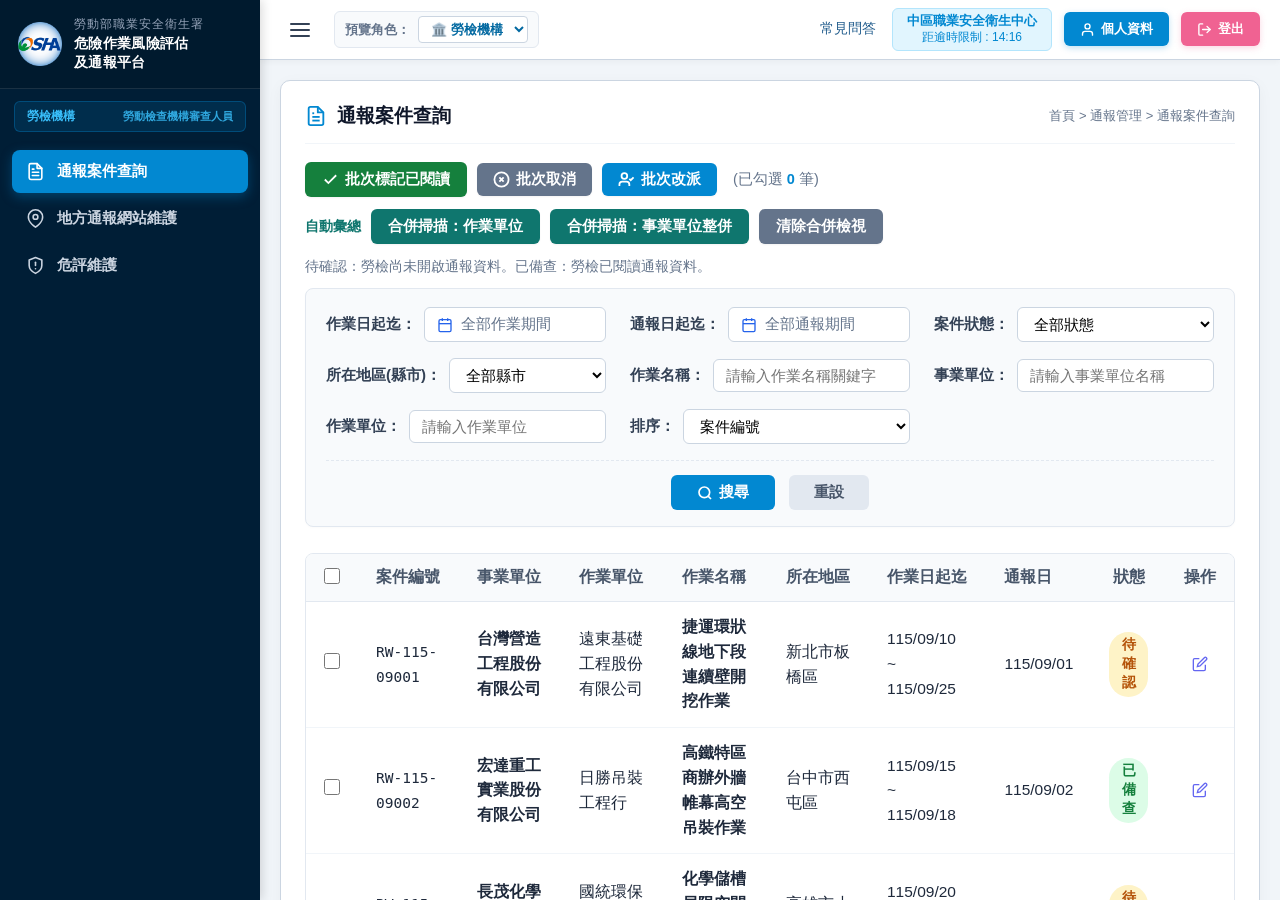
==== dashboard.html @ ff25e4f1 "限制 T-OiRA 適用作業並更新服務專線" ====
<!DOCTYPE html>
<html lang="zh-Hant-TW">
<head>
  <meta charset="UTF-8">
  <meta name="viewport" content="width=device-width, initial-scale=1.0">
  <meta http-equiv="X-UA-Compatible" content="IE=edge">
  <title>危險作業風險評估及通報平台 - 平台主頁</title>
  <!-- 模組化樣式引入 (解耦自大單體 CSS) -->
  <link rel="stylesheet" href="css/base.css">
  <link rel="stylesheet" href="css/dashboard.css?v=20261105-layout">
  <link rel="stylesheet" href="css/components.css">
  <link rel="stylesheet" href="css/report_flow.css?v=20261119-toira-eligibility">
</head>
<body class="dashboard-page">

  <!-- 左側選單 (Sidebar) -->
  <aside class="sidebar" id="appSidebar">
    <!-- 頂部標誌全銜 -->
    <div class="sidebar-header">
      <img src="assets/images/sha_logo.png" onerror="this.src='sha_logo.png'" alt="職安署Logo" class="sidebar-logo">
      <div class="sidebar-title-group">
        <span class="sidebar-agency">勞動部職業安全衛生署</span>
        <span class="sidebar-system">危險作業風險評估<br>及通報平台</span>
      </div>
    </div>

    <!-- 角色身分指示標籤 -->
    <div class="sidebar-role-badge">
      <span id="sidebarRoleName">管理者</span>
      <span style="font-size:11px; opacity:0.85;" id="sidebarRoleDetail">系統全權管理人員</span>
    </div>

    <!-- 動態選單列表 (依角色切換) -->
    <ul class="sidebar-nav" id="sidebarNav">
      <!-- 預設靜態渲染勞檢機構選單（JS 初始化後亦會動態維持） -->
      <li class="menu-item active" onclick="selectSingleMenu(this, 'caseSearch')">
        <a href="javascript:void(0);" class="menu-link">
          <span class="menu-icon"><svg width="18" height="18" viewBox="0 0 24 24" fill="none" stroke="currentColor" stroke-width="2"><path d="M14 2H6a2 2 0 0 0-2 2v16a2 2 0 0 0 2 2h12a2 2 0 0 0 2-2V8z"></path><polyline points="14 2 14 8 20 8"></polyline><line x1="16" y1="13" x2="8" y2="13"></line><line x1="16" y1="17" x2="8" y2="17"></line><polyline points="10 9 9 9 8 9"></polyline></svg></span>
          <span>通報案件查詢</span>
        </a>
      </li>
      <li class="menu-item" onclick="selectSingleMenu(this, 'localMaintain')">
        <a href="javascript:void(0);" class="menu-link">
          <span class="menu-icon"><svg width="18" height="18" viewBox="0 0 24 24" fill="none" stroke="currentColor" stroke-width="2"><path d="M21 10c0 7-9 13-9 13s-9-6-9-13a9 9 0 0 1 18 0z"></path><circle cx="12" cy="10" r="3"></circle></svg></span>
          <span>地方通報網站維護</span>
        </a>
      </li>
      <li class="menu-item" onclick="selectSingleMenu(this, 'workplaceMaintain')">
        <a href="javascript:void(0);" class="menu-link">
          <span class="menu-icon"><svg width="18" height="18" viewBox="0 0 24 24" fill="none" stroke="currentColor" stroke-width="2"><path d="M12 22s8-4 8-10V5l-8-3-8 3v7c0 6 8 10 8 10z"></path><line x1="12" y1="8" x2="12" y2="12"></line><line x1="12" y1="16" x2="12.01" y2="16"></line></svg></span>
          <span>危評維護</span>
        </a>
      </li>
    </ul>
  </aside>

  <!-- 右側主要容器 -->
  <div class="main-container">
    <!-- 頂部工具列 -->
    <header class="top-app-bar">
      <div class="top-left-group">
        <!-- 漢堡圖示 (展開/收合選單) -->
        <button type="button" class="btn-toggle-menu" onclick="toggleSidebar()" title="切換選單" aria-label="切換選單">
          <svg width="24" height="24" viewBox="0 0 24 24" fill="none" stroke="currentColor" stroke-width="2" stroke-linecap="round" stroke-linejoin="round">
            <line x1="3" y1="12" x2="21" y2="12"></line>
            <line x1="3" y1="6" x2="21" y2="6"></line>
            <line x1="3" y1="18" x2="21" y2="18"></line>
          </svg>
        </button>

        <!-- 角色預覽切換器 -->
        <div class="role-switcher-wrap">
          <span class="role-switcher-label">預覽角色：</span>
          <select id="roleSelector" class="role-select" onchange="setSystemRole(this.value)">
            <option value="inspection" selected>🏛️ 勞檢機構</option>
            <option value="admin">⚙️ 管理者</option>
            <option value="company">🏢 事業單位</option>
          </select>
        </div>
      </div>

      <!-- 右側使用者身分與按鈕 -->
      <div class="top-user-group">
          <a class="dashboard-qa-link" href="faq.html" target="_blank" rel="noopener noreferrer">常見問答<span class="sr-only">（另開新分頁）</span></a>
        <!-- 逾時倒數與身分卡 -->
        <div class="session-status-card">
          <div class="session-user" id="topUserDisplay">系統管理員</div>
          <div class="session-timer">距逾時限制 : <span id="clockCountdown">14:17</span></div>
        </div>

        <!-- 個人資料按鈕 (事業單位與勞檢機構進入個人帳號維護) -->
        <button type="button" class="btn-profile" onclick="handleProfileClick()" title="個人帳號資料維護">
          <svg width="15" height="15" viewBox="0 0 24 24" fill="none" stroke="currentColor" stroke-width="2.2" stroke-linecap="round" stroke-linejoin="round">
            <path d="M20 21v-2a4 4 0 0 0-4-4H8a4 4 0 0 0-4 4v2"></path>
            <circle cx="12" cy="7" r="4"></circle>
          </svg>
          個人資料
        </button>

        <!-- 登出按鈕 -->
        <button type="button" class="btn-logout" onclick="window.location.href='login.html'">
          <svg width="15" height="15" viewBox="0 0 24 24" fill="none" stroke="currentColor" stroke-width="2.2" stroke-linecap="round" stroke-linejoin="round">
            <path d="M9 21H5a2 2 0 0 1-2-2V5a2 2 0 0 1 2-2h4"></path>
            <polyline points="16 17 21 12 16 7"></polyline>
            <line x1="21" y1="12" x2="9" y2="12"></line>
          </svg>
          登出
        </button>
      </div>
    </header>

    <!-- 右側內容區塊 (比照 ReportWaring Vue 功能畫面實裝) -->
    <main class="content-area">
      <div class="workspace-card" id="mainWorkspaceCard">
        <!-- 內容由 JS 依當前點選之選單動態渲染對應功能畫面 -->
      </div>
    </main>
  </div>

  <!-- =========================================================
   * 系統管理通用 EditorDialog (比照 Vue EditorDialog.vue)
   * ========================================================= -->
  <div id="vDialogOverlay" class="v-dialog-overlay" onclick="handleDialogOverlayClick(event)">
    <div id="vDialogCard" class="v-dialog-card" role="dialog" aria-modal="true" aria-labelledby="vDialogTitle" tabindex="-1" onclick="event.stopPropagation()">
      <div class="v-dialog-header">
        <div class="v-dialog-title" id="vDialogTitle">
          對話框標題 <span id="vDialogTitleMsg"></span>
        </div>
        <button type="button" class="v-dialog-close" onclick="closeVDialog()" title="關閉">✕</button>
      </div>
      <div class="v-dialog-body" id="vDialogBody">
        <!-- 動態注入各模組表單內容 -->
      </div>
      <div class="v-dialog-footer">
        <button type="button" class="v-btn v-btn-cancel" onclick="closeVDialog()" style="padding:9px 22px; font-size: 14px; font-weight:600; border-radius:6px; cursor:pointer; background:#fff; border:1px solid #cbd5e1; color:#475569;">
          取消
        </button>
        <button type="button" class="btn-add" id="vDialogSubmitBtn" onclick="submitVDialog()" style="background:#16a34a; padding:9px 24px; font-size: 14px; font-weight:700; border-radius:6px; border:none; color:#fff; cursor:pointer; display:inline-flex; align-items:center; gap:6px; box-shadow:0 1px 2px rgba(0,0,0,0.08);">
          <svg width="16" height="16" viewBox="0 0 24 24" fill="none" stroke="currentColor" stroke-width="2.5"><polyline points="20 6 9 17 4 12"></polyline></svg>
          <span id="vDialogSubmitText">確定</span>
        </button>
      </div>
    </div>
  </div>



  <!-- 核心資料與共用模組 -->
  <script src="js/data/geo_data.js?v=20261106-flow-audit"></script>
  <script src="js/data/portal_config.js"></script>
  <script src="js/data/menu_config.js"></script>
  <script src="js/components/calendar_picker.js"></script>
  <script src="js/components/dialog.js?v=20261106-flow-audit"></script>
  <script src="js/modules/auth.js"></script>
  <script src="js/modules/case_search.js?v=20261106-flow-audit"></script>
  <script src="js/modules/system_admin.js"></script>
  <script src="js/modules/report_document.js?v=20261106-flow-audit"></script>
  <script src="js/modules/dangerous_report.js?v=20261106-flow-audit"></script>
  <script src="js/modules/case_completion.js?v=20261106-flow-audit"></script>
  <script src="js/data/toira_work_catalog.js"></script>
  <script src="js/modules/risk_assessment.js?v=20261119-toira-eligibility"></script>
  <script src="js/modules/construction_report.js?v=20261106-flow-audit"></script>
  <script src="js/modules/dashboard_views.js"></script>
  <script src="js/modules/navigation.js"></script>
</body>
</html>
---- css/base.css ----
﻿/* =========================================================
 * base.css - 全域變數、基礎 Reset 與通用設定
 * ========================================================= */
:root {
  /* 品牌與功能主色 */
  --primary-color: #0288d1;
  --primary-blue: #0288d1;
  --primary-hover: #0277bd;
  --secondary-color: #0d9488;
  --secondary-hover: #0f766e;
  --secondary-light: #f0fdfa;
  --error-color: #ef4444;
  --danger-pink: #f06292;
  --focus-ring: rgba(2, 136, 209, 0.25);

  /* 文字與背景 */
  --text-main: #1e293b;
  --text-muted: #64748b;
  --bg-color: #f1f5f9;
  --main-bg: #f4f6f8;
  --topbar-bg: #ffffff;
  --card-bg: #ffffff;
  --border-color: #cbd5e1;
  --border-light: #e2e8f0;

  /* 側邊欄樣式變數 */
  --sidebar-bg: #001e36;
  --sidebar-hover: #0a2d4d;
  --sidebar-active: #0288d1;
  --sidebar-text: #e2e8f0;

  /* 字體 */
  --font-family: -apple-system, BlinkMacSystemFont, "Segoe UI", "PingFang TC", "Noto Sans TC", "Microsoft JhengHei", sans-serif;
}

* {
  box-sizing: border-box;
  margin: 0;
  padding: 0;
}

body {
  font-family: var(--font-family);
  background-color: var(--bg-color);
  color: var(--text-main);
  min-height: 100vh;
  margin: 0;
  padding: 0;
}

/* 無障礙跳至主要內容 */
.sr-only {
  position: absolute;
  width: 1px;
  height: 1px;
  padding: 0;
  margin: -1px;
  overflow: hidden;
  clip: rect(0, 0, 0, 0);
  border: 0;
}

.sr-only-focusable:active,
.sr-only-focusable:focus {
  position: static;
  width: auto;
  height: auto;
  margin: 0;
  overflow: visible;
  clip: auto;
  background: #fde047;
  color: #000;
  padding: 8px 16px;
  font-weight: bold;
  z-index: 9999;
  display: inline-block;
}
---- css/dashboard.css ----
﻿/* =========================================================
 * dashboard.css - 後台側邊欄、頂部工具列與主工作區佈局
 * ========================================================= */
body.dashboard-page {
  display: flex;
  height: 100vh;
  overflow: hidden;
}

    /* =========================================================
     * 左側選單 (Sidebar / Navigation Drawer)
     * ========================================================= */
.dashboard-qa-link { color:#225d8d; font-size:14px; white-space:nowrap; text-decoration:none; padding:7px 4px; }
.dashboard-qa-link:hover { text-decoration:underline; text-underline-offset:3px; }
.dashboard-qa-link:focus-visible { outline:3px solid #9b6816; outline-offset:3px; }
    .sidebar {
      width: 260px;
      min-width: 260px;
      background-color: var(--sidebar-bg);
      color: var(--sidebar-text);
      display: flex;
      flex-direction: column;
      transition: width 0.25s ease, margin-left 0.25s ease;
      z-index: 100;
      box-shadow: 2px 0 10px rgba(0, 0, 0, 0.15);
    }

    .sidebar.collapsed {
      margin-left: -260px;
    }

    /* 左側頂部 Logo 區塊 */
    .sidebar-header {
      padding: 16px 18px;
      display: flex;
      align-items: center;
      gap: 12px;
      border-bottom: 1px solid rgba(255, 255, 255, 0.1);
      background: rgba(0, 0, 0, 0.15);
      user-select: none;
    }
    .sidebar-logo {
      width: 44px;
      height: 44px;
      object-fit: contain;
      flex-shrink: 0;
    }
    .sidebar-title-group {
      display: flex;
      flex-direction: column;
      line-height: 1.35;
      min-width: 0;
    }
    .sidebar-agency {
      font-size: 12px;
      color: #94a3b8;
      letter-spacing: 1px;
    }
    .sidebar-system {
      font-size: 14px;
      font-weight: 700;
      color: #ffffff;
      letter-spacing: 0.3px;
      line-height: 1.35;
      margin-top: 2px;
    }

    /* 角色標籤區塊 (側邊欄內) */
    .sidebar-role-badge {
      margin: 12px 14px 4px 14px;
      padding: 6px 12px;
      background: rgba(2, 136, 209, 0.15);
      border: 1px solid rgba(2, 136, 209, 0.35);
      border-radius: 6px;
      font-size: 12px;
      color: #38bdf8;
      display: flex;
      align-items: center;
      justify-content: space-between;
    }
    .sidebar-role-badge span {
      font-weight: 600;
    }

    /* 左側選單列表 */
    .sidebar-nav {
      flex: 1;
      padding: 10px 0;
      list-style: none;
      overflow-y: auto;
    }
    .menu-item {
      margin: 4px 12px;
    }
    .menu-link {
      display: flex;
      align-items: center;
      gap: 12px;
      padding: 12px 14px;
      color: #cbd5e1;
      text-decoration: none;
      font-size: 14.5px;
      font-weight: 600;
      border-radius: 8px;
      transition: all 0.2s ease;
      cursor: pointer;
    }
    .menu-link:hover {
      background-color: var(--sidebar-hover);
      color: #ffffff;
    }
    .menu-item.active > .menu-link {
      background-color: var(--sidebar-active);
      color: #ffffff;
      box-shadow: 0 4px 12px rgba(2, 136, 209, 0.35);
    }
    .menu-icon {
      display: flex;
      align-items: center;
      justify-content: center;
      flex-shrink: 0;
    }

    /* 可展開選單群組 (Submenu Group) */
    .menu-group {
      margin: 4px 12px;
    }
    .menu-group-header {
      display: flex;
      align-items: center;
      justify-content: space-between;
      padding: 12px 14px;
      color: #cbd5e1;
      font-size: 14.5px;
      font-weight: 600;
      border-radius: 8px;
      transition: all 0.2s ease;
      cursor: pointer;
      user-select: none;
    }
    .menu-group-header:hover {
      background-color: var(--sidebar-hover);
      color: #ffffff;
    }
    .menu-group-header-left {
      display: flex;
      align-items: center;
      gap: 12px;
    }
    .arrow-icon {
      transition: transform 0.25s ease;
      color: #94a3b8;
    }
    .menu-group.open .arrow-icon {
      transform: rotate(180deg);
      color: #ffffff;
    }
    .submenu-list {
      list-style: none;
      padding-left: 20px;
      margin: 3px 0 6px 0;
      display: none;
    }
    .menu-group.open .submenu-list {
      display: block;
    }
    .submenu-item {
      margin: 3px 0;
    }
    .submenu-link {
      display: flex;
      align-items: center;
      gap: 10px;
      padding: 9px 14px;
      color: #94a3b8;
      text-decoration: none;
      font-size: 13.5px;
      font-weight: 500;
      border-radius: 6px;
      transition: all 0.2s ease;
      cursor: pointer;
    }
    .submenu-link:hover {
      color: #ffffff;
      background-color: rgba(255, 255, 255, 0.06);
    }
    .submenu-item.active .submenu-link {
      background-color: var(--sidebar-active);
      color: #ffffff;
      font-weight: 600;
      box-shadow: 0 2px 8px rgba(2, 136, 209, 0.3);
    }

    /* =========================================================
     * 右側內容容器 (Main Container)
     * ========================================================= */
    .main-container {
      flex: 1;
      display: flex;
      flex-direction: column;
      min-width: 0;
      height: 100vh;
      overflow-y: auto;
    }

    /* 頂端工具列 (Top App Bar) */
    .top-app-bar {
      height: 60px;
      background: var(--topbar-bg);
      border-bottom: 1px solid var(--border-color);
      display: flex;
      align-items: center;
      justify-content: space-between;
      padding: 0 20px;
      box-shadow: 0 2px 6px rgba(0, 0, 0, 0.04);
      flex-shrink: 0;
    }

    .top-left-group {
      display: flex;
      align-items: center;
      gap: 14px;
    }

    /* 漢堡圖示切換鈕 */
    .btn-toggle-menu {
      background: none;
      border: none;
      cursor: pointer;
      padding: 8px;
      color: #334155;
      display: flex;
      align-items: center;
      justify-content: center;
      border-radius: 6px;
      transition: background 0.2s;
    }
    .btn-toggle-menu:hover {
      background: #f1f5f9;
      color: #0f172a;
    }

    /* 頂部角色快速切換下拉框 */
    .role-switcher-wrap {
      display: flex;
      align-items: center;
      gap: 8px;
      background: #f8fafc;
      padding: 4px 10px;
      border-radius: 6px;
      border: 1px solid #e2e8f0;
    }
    .role-switcher-label {
      font-size: 13px;
      color: #64748b;
      font-weight: 600;
    }
    .role-select {
      font-size: 13px;
      font-weight: 600;
      color: #0369a1;
      background: #ffffff;
      border: 1px solid #cbd5e1;
      border-radius: 4px;
      padding: 4px 8px;
      cursor: pointer;
      outline: none;
    }
    .role-select:focus {
      border-color: var(--primary-blue);
    }

    /* 右側使用者資訊列 */
    .top-user-group {
      display: flex;
      align-items: center;
      gap: 12px;
    }

    /* 逾時倒數與身分藍盒 */
    .session-status-card {
      background: #e1f5fe;
      border: 1px solid #b3e5fc;
      border-radius: 6px;
      padding: 4px 14px;
      text-align: center;
      line-height: 1.3;
      user-select: none;
    }
    .session-user {
      font-size: 13px;
      font-weight: 700;
      color: var(--primary-blue);
    }
    .session-timer {
      font-size: 12px;
      color: var(--primary-blue);
      font-variant-numeric: tabular-nums;
    }

    /* 個人資料按鈕 (藍色膠囊) */
    .btn-profile {
      background: var(--primary-blue);
      color: #ffffff;
      border: none;
      padding: 8px 16px;
      border-radius: 6px;
      font-size: 13px;
      font-weight: 600;
      display: inline-flex;
      align-items: center;
      gap: 6px;
      cursor: pointer;
      transition: background 0.2s;
      box-shadow: 0 2px 6px rgba(2, 136, 209, 0.25);
    }
    .btn-profile:hover {
      background: #0277bd;
    }

    /* 登出按鈕 (粉紅/洋紅膠囊) */
    .btn-logout {
      background: var(--danger-pink);
      color: #ffffff;
      border: none;
      padding: 8px 16px;
      border-radius: 6px;
      font-size: 13px;
      font-weight: 600;
      display: inline-flex;
      align-items: center;
      gap: 6px;
      cursor: pointer;
      transition: background 0.2s;
      box-shadow: 0 2px 6px rgba(240, 98, 146, 0.25);
    }
    .btn-logout:hover {
      background: #ec407a;
    }

    /* =========================================================
     * 右側主內容區塊 (工作台與 Vue 功能畫面容器)
     * ========================================================= */
    .content-area,
    .dashboard-content-area {
      flex: 1;
      padding: 20px;
      display: flex;
      flex-direction: column;
    }

    /* 工作區卡片容器 (比照 ReportWaring Vuetify v-card) */
    .workspace-card {
      flex: 1;
      background: #ffffff;
      border: 1px solid var(--border-color);
      border-radius: 10px;
      box-shadow: 0 4px 16px rgba(0, 0, 0, 0.04);
      min-height: calc(100vh - 100px);
      padding: 22px 24px;
      display: flex;
      flex-direction: column;
    }

    /* 頁面標題列 (Breadcrumb / Title Header) */
    .page-title-row {
      display: flex;
      align-items: center;
      justify-content: space-between;
      border-bottom: 1px solid #f1f5f9;
      padding-bottom: 14px;
      margin-bottom: 18px;
    }
    .page-title-left {
      display: flex;
      align-items: center;
      gap: 10px;
    }
    .page-title-icon {
      color: #0288d1;
      display: flex;
      align-items: center;
    }
    .page-title-text {
      font-size: 19px;
      font-weight: 700;
      color: #0f172a;
    }
    .page-breadcrumb {
      font-size: 13px;
      color: #64748b;
    }


/* 後台視圖支援 (無論在 dashboard.html 或 login.html 的 dashboardView) */
#dashboardView {
  width: 100%;
  min-height: 100vh;
  display: flex;
}
---- css/components.css ----
/* =========================================================
 * components.css - 系統通用元件 (按鈕、輸入框、表格、Dialog、抽屜)
 * ========================================================= */
    /* =========================================================
     * 通用組件樣式 (比照 ReportWaring 的 BtnComponent, Input, Table)
     * ========================================================= */
    .button-group-row {
      display: flex;
      align-items: center;
      justify-content: space-between;
      flex-wrap: wrap;
      gap: 12px;
      margin-bottom: 16px;
    }
    .search-group {
      display: flex;
      align-items: center;
      gap: 12px;
      flex-wrap: wrap;
    }
    .search-group label,
    .search-group span {
      font-size: 15px;
      font-weight: 600;
      color: #334155;
    }

    .v-input {
      display: inline-flex;
      align-items: center;
      background: #ffffff;
      border: 1px solid #cbd5e1;
      border-radius: 6px;
      padding: 8px 14px;
      font-size: 15px;
      outline: none;
      transition: border-color 0.2s;
    }
    .v-input:focus {
      border-color: #0288d1;
      box-shadow: 0 0 0 2px rgba(2, 136, 209, 0.15);
    }
    .v-select {
      background: #ffffff;
      border: 1px solid #cbd5e1;
      border-radius: 6px;
      padding: 8px 14px;
      font-size: 15px;
      outline: none;
      cursor: pointer;
    }
    .v-select:focus {
      border-color: #0288d1;
    }

    /* 操作按鈕 (比照 BtnComponent) */
    .btn-add {
      background-color: #15803d;
      color: #ffffff;
      border: none;
      border-radius: 6px;
      padding: 8px 20px;
      font-size: 15px;
      font-weight: 600;
      display: inline-flex;
      align-items: center;
      gap: 6px;
      cursor: pointer;
      transition: background-color 0.2s;
    }
    .btn-add:hover {
      background-color: #166534;
    }

    .btn-search {
      background-color: #0288d1;
      color: #ffffff;
      border: none;
      border-radius: 6px;
      padding: 8px 20px;
      font-size: 15px;
      font-weight: 600;
      display: inline-flex;
      align-items: center;
      gap: 6px;
      cursor: pointer;
      transition: background-color 0.2s;
    }
    .btn-search:hover {
      background-color: #0277bd;
    }

    .btn-reset {
      background-color: #e2e8f0;
      color: #475569;
      border: none;
      border-radius: 6px;
      padding: 8px 16px;
      font-size: 15px;
      font-weight: 600;
      display: inline-flex;
      align-items: center;
      justify-content: center;
      cursor: pointer;
      transition: background-color 0.2s;
    }
    .btn-reset:hover {
      background-color: #cbd5e1;
    }

    /* 統一查詢條件區塊 (Search Filter Card) */
    .search-filter-card {
      background: #f8fafc;
      border: 1px solid #e2e8f0;
      border-radius: 8px;
      padding: 18px 20px 16px 20px;
      margin-bottom: 18px;
      box-shadow: 0 1px 3px rgba(0,0,0,0.02);
    }
    .search-filter-fields {
      display: grid;
      grid-template-columns: repeat(3, minmax(0, 1fr));
      gap: 16px 24px;
      align-items: center;
      width: 100%;
    }

    /* 響應式斷點：依螢幕解析度自動切換欄數 */
    /* 平板及中型螢幕：一行兩欄 */
    @media (max-width: 1200px) {
      .search-filter-fields {
        grid-template-columns: repeat(2, minmax(0, 1fr));
      }
    }

    /* 小型平板及手機：一行一欄 */
    @media (max-width: 768px) {
      .search-filter-fields {
        grid-template-columns: 1fr;
      }
    }

    .search-filter-item {
      display: flex;
      align-items: center;
      gap: 8px;
      width: 100%;
      min-width: 0;
    }
    .search-filter-item > label,
    .search-filter-item > span.label {
      font-size: 15px;
      font-weight: 600;
      color: #334155;
      white-space: nowrap;
      flex-shrink: 0;
    }
    /* 確保查詢條件內的各類輸入框、選單與自訂月曆框自適應填滿剩餘寬度 */
    .search-filter-item > .v-input,
    .search-filter-item > .v-select,
    .search-filter-item > div[onclick*="openHhCalendarPopup"] {
      flex: 1 1 0% !important;
      width: 100% !important;
      min-width: 0 !important;
      box-sizing: border-box;
    }
    /* 查詢條件底部按鈕列：固定置中 */
    .search-filter-actions {
      display: flex;
      justify-content: center;
      align-items: center;
      gap: 14px;
      width: 100%;
      margin-top: 16px;
      padding-top: 14px;
      border-top: 1px dashed #e2e8f0;
    }
    .search-filter-actions .btn-search {
      padding: 8px 26px;
      font-size: 15px;
      min-width: 90px;
      justify-content: center;
    }
    .search-filter-actions .btn-reset {
      padding: 8px 22px;
      font-size: 15px;
      min-width: 80px;
      justify-content: center;
    }

    /* 表格內動作按鈕 (Icon Buttons) */
    .action-btn {
      background: none;
      border: none;
      padding: 6px;
      border-radius: 4px;
      cursor: pointer;
      display: inline-flex;
      align-items: center;
      justify-content: center;
      transition: background 0.15s;
    }
    .action-btn.edit {
      color: #0288d1;
    }
    .action-btn.edit:hover {
      background: #e0f2fe;
    }
    .action-btn.delete {
      color: #ef4444;
    }
    .action-btn.delete:hover {
      background: #fee2e2;
    }
    .action-btn.permission {
      color: #f59e0b;
    }
    .action-btn.permission:hover {
      background: #fef3c7;
    }
    .action-btn.member {
      color: #10b981;
    }
    .action-btn.member:hover {
      background: #d1fae5;
    }
    .action-btn.view {
      color: #6366f1;
    }
    .action-btn.view:hover {
      background: #e0e7ff;
    }

    /* 資料表格 (比照 DatatableComponent) */
    .v-table-wrap {
      border: 1px solid #e2e8f0;
      border-radius: 8px;
      overflow: hidden;
      margin-top: 8px;
    }
    .v-table {
      width: 100%;
      border-collapse: collapse;
      font-size: 15.5px;
      text-align: left;
    }
    .v-table th {
      background-color: #f8fafc;
      color: #475569;
      font-weight: 700;
      font-size: 16px;
      padding: 13px 18px;
      border-bottom: 1px solid #e2e8f0;
      white-space: nowrap;
    }
    .v-table td {
      padding: 13px 18px;
      border-bottom: 1px solid #f1f5f9;
      color: #1e293b;
      font-size: 15.5px;
      line-height: 1.6;
      vertical-align: middle;
    }
    .v-table td code {
      font-size: 14.5px;
      font-family: monospace;
    }
    .v-table tr:hover {
      background-color: #f8fafc;
    }
    .v-table-center {
      text-align: center;
    }

    /* 狀態晶片標籤 (Status Badges) */
    .badge-status, .status-badge {
      display: inline-block;
      padding: 4px 12px;
      border-radius: 9999px;
      font-size: 13.5px;
      font-weight: 600;
      line-height: 1.4;
    }
    .badge-open, .badge-active {
      background: #dcfce7;
      color: #15803d;
    }
    .badge-closed, .badge-inactive {
      background: #f1f5f9;
      color: #64748b;
    }
    .badge-audit {
      background: #fef3c7;
      color: #b45309;
    }
    .badge-success {
      background: #e0f2fe;
      color: #0369a1;
    }
    .badge-reject {
      background: #fee2e2;
      color: #dc2626;
    }
    .badge-cancel {
      background: #f1f5f9;
      color: #64748b;
    }
    .badge-info {
      background: #e0f2fe;
      color: #0284c7;
    }

    /* 分頁列 (Pagination Footer) */
    .table-footer {
      display: flex;
      align-items: center;
      justify-content: space-between;
      padding: 14px 18px;
      font-size: 15px;
      color: #64748b;
      background: #fafafa;
      border-top: 1px solid #e2e8f0;
    }
    .pagination-btns {
      display: flex;
      gap: 6px;
    }
    .page-btn {
      border: 1px solid #cbd5e1;
      background: #ffffff;
      padding: 5px 12px;
      border-radius: 5px;
      cursor: pointer;
      font-size: 14.5px;
      font-weight: 600;
      min-width: 32px;
      text-align: center;
    }
    .page-btn.active {
      background: #0288d1;
      color: #ffffff;
      border-color: #0288d1;
    }

    /* 模組/功能維護 專用雙欄樣式 (Treeview + Form) */
    .tree-maintain-container {
      display: flex;
      gap: 24px;
      min-height: 480px;
    }
    .tree-pane {
      width: 320px;
      border: 1px solid #e2e8f0;
      border-radius: 8px;
      padding: 16px;
      background: #fafafa;
      overflow-y: auto;
    }
    .form-pane {
      flex: 1;
      border: 1px solid #e2e8f0;
      border-radius: 8px;
      padding: 20px 24px;
      background: #ffffff;
    }
    .tree-node-item {
      display: flex;
      align-items: center;
      gap: 8px;
      padding: 9px 12px;
      border-radius: 6px;
      cursor: pointer;
      color: #334155;
      font-size: 15.5px;
      font-weight: 500;
      margin-bottom: 3px;
      transition: background 0.15s;
    }
    .tree-node-item:hover {
      background: #f1f5f9;
    }
    .tree-node-item.selected {
      background: #e0f2fe;
      color: #0288d1;
      font-weight: 700;
    }
    .tree-subnode-item {
      padding-left: 28px;
    }

    /* 彈窗內樹狀勾選清單 (Checktree) */
    .checktree-container {
      display: flex;
      flex-direction: column;
      gap: 12px;
    }
    .checktree-node {
      border: 1px solid #e2e8f0;
      border-radius: 6px;
      padding: 12px 14px;
      background: #f8fafc;
    }
    .checktree-node-title {
      font-size: 16px;
      font-weight: 700;
      color: #1e293b;
      display: flex;
      align-items: center;
      gap: 8px;
      margin-bottom: 8px;
    }
    .checktree-children {
      display: flex;
      flex-direction: column;
      gap: 8px;
      margin-left: 24px;
    }
    .checktree-child-item {
      font-size: 15px;
      color: #334155;
      display: flex;
      align-items: center;
      gap: 8px;
      cursor: pointer;
    }

    .form-grid {
      display: grid;
      grid-template-columns: repeat(2, 1fr);
      gap: 16px;
      margin-bottom: 20px;
    }
    .form-col-full {
      grid-column: span 2;
    }
    .form-field-group {
      display: flex;
      flex-direction: column;
      gap: 6px;
    }
    .form-field-group label {
      font-size: 13px;
      font-weight: 600;
      color: #334155;
    }
    .form-field-group .form-req {
      color: #ef4444;
    }

/* =========================================================
     * 批次作業按鈕 (Batch Action Buttons)
     * ========================================================= */
    .btn-batch {
      display: inline-flex;
      align-items: center;
      gap: 6px;
      padding: 7px 16px;
      font-size: 14.5px;
      font-weight: 600;
      border-radius: 6px;
      border: 1px solid transparent;
      cursor: pointer;
      box-shadow: 0 1px 2px rgba(0, 0, 0, 0.05);
      transition: all 0.2s;
      color: #ffffff;
    }
    .btn-batch:hover,
    .btn-batch:active {
      color: #ffffff;
    }
    .btn-batch:hover {
      transform: translateY(-1px);
      box-shadow: 0 3px 5px -1px rgba(0, 0, 0, 0.1);
    }
    .btn-batch:active {
      transform: translateY(0);
    }
    .btn-batch-approve {
      background-color: #15803d;
      color: #ffffff;
    }
    .btn-batch-approve:hover {
      background-color: #166534;
    }
    .btn-batch-reject {
      background-color: #dc2626;
      color: #ffffff;
    }
    .btn-batch-reject:hover {
      background-color: #b91c1c;
    }
    .btn-batch:disabled {
      background-color: #e2e8f0;
      color: #94a3b8;
      cursor: not-allowed;
      box-shadow: none;
      transform: none;
    }

    /* =========================================================
     * 系統管理通用 EditorDialog (Vue EditorDialog.vue 規格)
     * ========================================================= */
    .v-dialog-overlay {
      position: fixed;
      top: 0;
      left: 0;
      width: 100vw;
      height: 100vh;
      background: rgba(15, 23, 42, 0.6);
      backdrop-filter: blur(2px);
      z-index: 9999;
      display: none;
      align-items: center;
      justify-content: center;
      padding: 20px;
      box-sizing: border-box;
    }
    .v-dialog-overlay.active {
      display: flex;
    }
    .v-dialog-card {
      background: #ffffff;
      border-radius: 12px;
      width: 100%;
      max-width: 780px;
      box-shadow: 0 20px 25px -5px rgba(0, 0, 0, 0.2), 0 10px 10px -5px rgba(0, 0, 0, 0.1);
      display: flex;
      flex-direction: column;
      max-height: 90vh;
      overflow: hidden;
      animation: dialogPop 0.25s cubic-bezier(0.16, 1, 0.3, 1);
      font-size: 15px;
    }
    @keyframes dialogPop {
      from { transform: scale(0.95); opacity: 0; }
      to { transform: scale(1); opacity: 1; }
    }
    .v-dialog-card.v-dialog-shake, .modal-dialog.v-dialog-shake {
      animation: vDialogShake 0.35s ease-in-out;
    }
    @keyframes vDialogShake {
      0%, 100% { transform: scale(1) translateX(0); }
      20%, 60% { transform: scale(1.01) translateX(-6px); }
      40%, 80% { transform: scale(1.01) translateX(6px); }
    }
    .v-dialog-header {
      padding: 18px 26px;
      border-bottom: 1px solid #e2e8f0;
      display: flex;
      align-items: center;
      justify-content: space-between;
      background: #f8fafc;
    }
    .v-dialog-title {
      font-size: 19px;
      font-weight: 700;
      color: #0f172a;
      display: flex;
      align-items: center;
      gap: 10px;
    }
    .v-dialog-close {
      background: none;
      border: none;
      color: #64748b;
      cursor: pointer;
      font-size: 24px;
      padding: 6px;
      border-radius: 6px;
      line-height: 1;
      display: flex;
      align-items: center;
      justify-content: center;
      transition: all 0.15s;
    }
    .v-dialog-close:hover {
      background: #e2e8f0;
      color: #0f172a;
    }
    .v-dialog-body {
      padding: 26px;
      overflow-y: auto;
      flex: 1;
      font-size: 15px;
      line-height: 1.6;
    }
    .v-dialog-footer {
      padding: 16px 26px;
      border-top: 1px solid #e2e8f0;
      background: #f8fafc;
      display: flex;
      justify-content: flex-end;
      gap: 14px;
    }
    .v-dialog-footer.v-dialog-footer-hidden {
      display: none !important;
    }
    .v-btn {
      padding: 9px 24px;
      border-radius: 6px;
      font-size: 15px;
      font-weight: 600;
      cursor: pointer;
      transition: all 0.2s;
      display: inline-flex;
      align-items: center;
      gap: 7px;
    }
    .v-btn-cancel {
      background: #ffffff;
      border: 1px solid #cbd5e1;
      color: #475569;
    }
    .v-btn-cancel:hover {
      background: #f1f5f9;
      color: #1e293b;
    }
    .v-btn-primary {
      background: #0288d1;
      border: 1px solid #0288d1;
      color: #ffffff;
    }
    .v-btn-primary:hover {
      background: #0277bd;
    }

    /* =========================================================
     * 新增 / 編輯畫面標準規範 (嚴格限縮於 Dialog 與 FormPane)
     * 1. 欄位排版名稱和值在同一行
     * 2. 一行只有一項
     * 3. 文字全面放大優化 (標籤 15.5px, 輸入值 15px)
     * ========================================================= */
    .v-dialog-card .form-grid,
    .v-dialog-body .form-grid,
    .form-pane .form-grid,
    .form-page-card .form-grid {
      display: flex;
      flex-direction: column;
      gap: 16px;
      margin-bottom: 16px;
    }
    .v-dialog-card form,
    .v-dialog-body form,
    .form-page-card form {
      display: flex;
      flex-direction: column;
      gap: 16px;
    }
    .v-dialog-card .form-field-group,
    .v-dialog-body .form-field-group,
    .form-pane .form-field-group,
    .form-page-card .form-field-group {
      display: flex;
      flex-direction: row;
      align-items: center;
      gap: 16px;
      margin-bottom: 0;
      width: 100%;
    }
    .v-dialog-card .form-field-group > label,
    .v-dialog-body .form-field-group > label,
    .form-pane .form-field-group > label,
    .form-page-card .form-field-group > label {
      width: 175px;
      min-width: 175px;
      max-width: 175px;
      text-align: right;
      margin-bottom: 0;
      font-size: 15.5px !important;
      font-weight: 600;
      color: #1e293b;
      flex-shrink: 0;
      line-height: 1.45;
    }
    .v-dialog-card .form-field-group > input,
    .v-dialog-card .form-field-group > select,
    .v-dialog-card .form-field-group > textarea,
    .v-dialog-card .form-field-group > div:not(.sub-items-container):not(.dispatch-tip),
    .v-dialog-body .form-field-group > input,
    .v-dialog-body .form-field-group > select,
    .v-dialog-body .form-field-group > textarea,
    .v-dialog-body .form-field-group > div:not(.sub-items-container):not(.dispatch-tip),
    .form-pane .form-field-group > input,
    .form-pane .form-field-group > select,
    .form-pane .form-field-group > textarea,
    .form-page-card .form-field-group > input,
    .form-page-card .form-field-group > select,
    .form-page-card .form-field-group > textarea,
    .form-page-card .form-field-group > div:not(.sub-items-container):not(.dispatch-tip) {
      flex: 1;
      width: 100%;
      font-size: 15px !important;
    }
    .v-dialog-card input,
    .v-dialog-card select,
    .v-dialog-card textarea,
    .v-dialog-body input,
    .v-dialog-body select,
    .v-dialog-body textarea,
    .form-page-card input,
    .form-page-card select,
    .form-page-card textarea {
      font-size: 15px !important;
      padding: 8px 12px;
    }
    .v-dialog-card .form-field-group:has(textarea),
    .v-dialog-body .form-field-group:has(textarea),
    .form-pane .form-field-group:has(textarea),
    .form-page-card .form-field-group:has(textarea) {
      align-items: flex-start;
    }
    .v-dialog-card .form-field-group textarea,
    .v-dialog-body .form-field-group textarea,
    .form-pane .form-field-group textarea,
    .form-page-card .form-field-group textarea {
      margin-top: 3px;
    }
    .v-dialog-card .form-field-group div label,
    .v-dialog-body .form-field-group div label,
    .form-pane .form-field-group div label,
    .form-page-card .form-field-group div label {
      width: auto;
      min-width: 0;
      max-width: none;
      text-align: left;
      font-weight: normal;
      font-size: 15px !important;
      color: #334155;
    }
    .v-dialog-card .v-table th,
    .v-dialog-body .v-table th {
      font-size: 16px !important;
      padding: 12px 16px;
    }
    .v-dialog-card .v-table td,
    .v-dialog-body .v-table td {
      font-size: 15.5px !important;
      padding: 12px 16px;
      line-height: 1.6;
    }
    .v-dialog-card button,
    .v-dialog-body button {
      font-size: 15px !important;
    }

    /* =========================================================
     * 側邊搜尋抽屜 (SearchBar.vue 規格)
     * ========================================================= */
    .search-bar-mask {
      position: fixed;
      top: 0;
      left: 0;
      width: 100vw;
      height: 100vh;
      background: rgba(15, 23, 42, 0.45);
      z-index: 9998;
      display: none;
    }
    .search-bar-mask.active {
      display: block;
    }
    .search-bar-drawer {
      position: fixed;
      top: 0;
      right: -380px;
      width: 360px;
      height: 100vh;
      background: #ffffff;
      box-shadow: -4px 0 15px rgba(0,0,0,0.12);
      z-index: 9999;
      transition: right 0.3s cubic-bezier(0.4, 0, 0.2, 1);
      display: flex;
      flex-direction: column;
    }
    .search-bar-drawer.active {
      right: 0;
    }
    .search-drawer-header {
      padding: 16px 20px;
      border-bottom: 1px solid #e2e8f0;
      display: flex;
      align-items: center;
      justify-content: space-between;
      background: #f8fafc;
    }
    .search-drawer-title {
      font-size: 16px;
      font-weight: 700;
      color: #0f172a;
    }
    .search-drawer-body {
      padding: 20px;
      flex: 1;
      overflow-y: auto;
      display: flex;
      flex-direction: column;
      gap: 16px;
    }
    .search-drawer-footer {
      padding: 14px 20px;
      border-top: 1px solid #e2e8f0;
      background: #f8fafc;
      display: flex;
      justify-content: flex-end;
      gap: 10px;
    }

    /* =========================================================
     * API CRUD 功能權限矩陣設定 (Role API Permission Matrix)
     * ========================================================= */
    .perm-matrix-container {
      display: flex;
      flex-direction: column;
      gap: 16px;
      width: 100%;
    }
    .perm-matrix-header-box {
      background: #f8fafc;
      border: 1px solid #e2e8f0;
      border-radius: 8px;
      padding: 14px 18px;
      display: flex;
      flex-wrap: wrap;
      align-items: center;
      justify-content: space-between;
      gap: 14px;
    }
    .perm-role-info {
      display: flex;
      align-items: center;
      gap: 10px;
    }
    .perm-role-badge {
      background: #0288d1;
      color: #fff;
      font-size: 13px;
      font-weight: 700;
      padding: 3px 10px;
      border-radius: 4px;
      letter-spacing: 0.5px;
    }
    .perm-role-name {
      font-size: 16px;
      font-weight: 700;
      color: #0f172a;
    }
    .perm-quick-actions {
      display: flex;
      align-items: center;
      gap: 10px;
      flex-wrap: wrap;
    }
    .perm-search-box {
      position: relative;
      display: inline-flex;
      align-items: center;
    }
    .perm-search-box input {
      padding: 6px 12px 6px 32px;
      border: 1px solid #cbd5e1;
      border-radius: 6px;
      font-size: 14px;
      width: 220px;
      outline: none;
      transition: border-color 0.2s;
    }
    .perm-search-box input:focus {
      border-color: #0288d1;
      box-shadow: 0 0 0 2px rgba(2, 136, 209, 0.15);
    }
    .perm-search-box svg {
      position: absolute;
      left: 10px;
      color: #94a3b8;
    }
    .perm-preset-select {
      padding: 6px 10px;
      border: 1px solid #cbd5e1;
      border-radius: 6px;
      font-size: 13.5px;
      font-weight: 600;
      color: #334155;
      background: #ffffff;
      outline: none;
      cursor: pointer;
    }
    .perm-matrix-table-wrap {
      border: 1px solid #cbd5e1;
      border-radius: 8px;
      overflow-x: auto;
      max-height: 480px;
      background: #ffffff;
      box-shadow: 0 1px 3px rgba(0,0,0,0.03);
    }
    .perm-matrix-table {
      width: 100%;
      border-collapse: collapse;
      font-size: 14.5px;
      text-align: left;
    }
    .perm-matrix-table thead th {
      background: #f1f5f9;
      color: #1e293b;
      font-weight: 700;
      padding: 12px 14px;
      border-bottom: 2px solid #cbd5e1;
      position: sticky;
      top: 0;
      z-index: 2;
      white-space: nowrap;
    }
    .perm-matrix-table th.center,
    .perm-matrix-table td.center {
      text-align: center;
    }
    .perm-matrix-module-row td {
      background: #f8fafc;
      font-weight: 700;
      color: #0369a1;
      border-top: 1px solid #e2e8f0;
      border-bottom: 1px solid #e2e8f0;
      padding: 10px 14px;
    }
    .perm-matrix-module-toggle {
      display: inline-flex;
      align-items: center;
      gap: 8px;
      cursor: pointer;
      user-select: none;
    }
    .perm-matrix-func-row:hover {
      background: #f8fafc;
    }
    .perm-matrix-func-row td {
      padding: 10px 14px;
      border-bottom: 1px solid #f1f5f9;
      color: #334155;
      vertical-align: middle;
    }
    .perm-func-info {
      display: flex;
      flex-direction: column;
      gap: 3px;
      padding-left: 22px;
    }
    .perm-func-title {
      font-weight: 600;
      color: #0f172a;
      font-size: 14.5px;
    }
    .perm-func-endpoint {
      font-size: 12px;
      color: #64748b;
      font-family: ui-monospace, SFMono-Regular, Menlo, Monaco, Consolas, monospace;
      background: #f1f5f9;
      padding: 2px 6px;
      border-radius: 4px;
      width: fit-content;
    }
    .perm-badge-c {
      background: #dcfce7;
      color: #15803d;
      border: 1px solid #86efac;
      font-size: 11px;
      font-weight: 700;
      padding: 2px 6px;
      border-radius: 4px;
      margin-left: 4px;
    }
    .perm-badge-r {
      background: #e0f2fe;
      color: #0369a1;
      border: 1px solid #7dd3fc;
      font-size: 11px;
      font-weight: 700;
      padding: 2px 6px;
      border-radius: 4px;
      margin-left: 4px;
    }
    .perm-badge-u {
      background: #fef3c7;
      color: #b45309;
      border: 1px solid #fde68a;
      font-size: 11px;
      font-weight: 700;
      padding: 2px 6px;
      border-radius: 4px;
      margin-left: 4px;
    }
    .perm-badge-d {
      background: #fee2e2;
      color: #b91c1c;
      border: 1px solid #fca5a5;
      font-size: 11px;
      font-weight: 700;
      padding: 2px 6px;
      border-radius: 4px;
      margin-left: 4px;
    }
    .perm-na-text {
      color: #94a3b8;
      font-size: 12px;
      font-style: italic;
    }
    .perm-custom-checkbox {
      width: 17px;
      height: 17px;
      cursor: pointer;
      accent-color: #0288d1;
      vertical-align: middle;
    }
    .perm-matrix-tip-bar {
      display: flex;
      align-items: center;
      justify-content: space-between;
      flex-wrap: wrap;
      gap: 8px;
      font-size: 13px;
      color: #64748b;
      padding: 4px 4px;
    }
---- css/report_flow.css ----
/* =========================================================
 * report_flow.css - 線上通報流程、步驟列、案件詳情與日曆彈窗樣式
 * ========================================================= */
    /* =========================================================
     * 線上通報流程步驟列 (Flow Steps)
     * ========================================================= */
    .flow-steps {
      display: flex;
      background: #f8fafc;
      border: 1px solid #e2e8f0;
      border-radius: 8px;
      padding: 6px;
      margin-bottom: 20px;
    }
    .flow-step {
      flex: 1;
      display: flex;
      align-items: center;
      justify-content: center;
      gap: 10px;
      padding: 12px 14px;
      font-size: 15.5px;
      font-weight: 600;
      color: #64748b;
      border-radius: 6px;
      transition: all 0.2s;
    }
    .flow-step .step-num {
      width: 26px;
      height: 26px;
      border-radius: 50%;
      background: #cbd5e1;
      color: #ffffff;
      display: flex;
      align-items: center;
      justify-content: center;
      font-size: 13.5px;
      font-weight: 700;
    }
    .flow-step.active {
      background: #ffffff;
      color: #0288d1;
      box-shadow: 0 1px 3px rgba(0, 0, 0, 0.08);
    }
    .flow-step.active .step-num {
      background: #0288d1;
    }
    .flow-step.done {
      color: #10b981;
    }
    .flow-step.done .step-num {
      background: #10b981;
    }

    /* 通報項目核取方塊樹狀樣式 */
    .checkbox-group {
      display: flex;
      flex-direction: column;
      gap: 12px;
      margin-top: 8px;
    }
    .checkbox-item {
      padding: 14px 18px;
      background: #f8fafc;
      border: 1px solid #e2e8f0;
      border-radius: 8px;
    }
    .checkbox-item label.main-category-label {
      font-weight: 700;
      display: flex;
      align-items: center;
      cursor: pointer;
      font-size: 16px;
      color: #1e293b;
    }
    .checkbox-item input[type="checkbox"] {
      margin-right: 12px;
      width: 18px;
      height: 18px;
      accent-color: #2563eb;
      cursor: pointer;
    }
    .sub-items-container {
      margin-top: 10px;
      margin-left: 30px;
      padding: 14px 18px;
      background: #ffffff;
      border: 1px solid #e2e8f0;
      border-radius: 6px;
      display: none;
      flex-direction: column;
      gap: 12px;
    }
    .sub-items-container.active {
      display: flex;
      animation: slideDown 0.25s ease-out;
    }
    .sub-items-container label {
      display: flex;
      align-items: flex-start;
      font-size: 15px;
      color: #334155;
      cursor: pointer;
      line-height: 1.5;
    }
    .dispatch-tip {
      background: #ecfdf5;
      border: 1px solid #a7f3d0;
      color: #065f46;
      padding: 12px 16px;
      border-radius: 6px;
      font-size: 15px;
      margin-bottom: 14px;
      line-height: 1.5;
    }
    .step-pane {
      display: none;
    }
    .step-pane.active {
      display: flex;
      flex-direction: column;
      gap: 16px;
    }

    /* ==========================================================================
       案件詳情 (Case Detail) - 參考 2026_osaha-main/sp_detail.html
       ========================================================================== */
    .case-detail-container {
      margin-top: 5px;
      margin-bottom: 10px;
    }
    .case-detail-container .detail-header {
      margin-bottom: 20px;
    }
    .case-detail-container .detail-header h2 {
      font-size: 1.4rem;
      font-weight: bold;
      color: #2b3a4a;
      border-bottom: none;
      margin: 0;
    }
    .case-detail-container .detail-header .case-id-text {
      font-size: 0.95rem;
      font-weight: normal;
      margin-left: 10px;
    }
    .case-detail-container .detail-grid-container {
      display: grid;
      grid-template-columns: repeat(3, 1fr);
      gap: 10px;
      margin-bottom: 20px;
    }
    @media screen and (max-width: 991px) {
      .case-detail-container .detail-grid-container {
        grid-template-columns: repeat(2, 1fr);
      }
    }
    @media screen and (max-width: 575px) {
      .case-detail-container .detail-grid-container {
        grid-template-columns: 1fr;
      }
    }
    .case-detail-container .detail-card {
      background-color: #f1f5f9;
      padding: 12px 16px;
      border-radius: 6px;
      border: solid 1px #e2e8f0;
    }
    .case-detail-container .detail-label {
      font-weight: 600;
      color: #64748b;
      font-size: 0.875rem;
      margin-bottom: 6px;
    }
    .case-detail-container .detail-value {
      font-size: 1.05rem;
      color: #1e293b;
      font-weight: 600;
    }
    .case-detail-container .detail-section {
      background-color: #ffffff;
      padding: 20px;
      border-radius: 8px;
      border: 1px solid #e2e8f0;
      box-shadow: 0 1px 3px rgba(0, 0, 0, 0.05);
      margin: 20px 0;
    }
    .case-detail-container .section-header {
      display: flex;
      align-items: center;
      gap: 15px;
      margin-bottom: 16px;
      flex-wrap: wrap;
    }
    .case-detail-container .section-header h3 {
      font-size: 1.25rem;
      font-weight: bold;
      color: #1e293b;
      margin: 0;
      position: relative;
      padding-left: 14px;
    }
    .case-detail-container .section-header h3:before {
      content: '';
      border-left: 4px solid #1976d2;
      width: 4px;
      height: 1.1rem;
      position: absolute;
      top: 0.2rem;
      left: 0;
      border-radius: 2px;
    }
    .case-detail-container .btn-download-risk {
      background-color: #ffb73c;
      color: #111;
      font-weight: bold;
      padding: 6px 14px;
      border-radius: 6px;
      text-decoration: none;
      font-size: 0.95rem;
      transition: all 0.3s ease;
      cursor: pointer;
      display: inline-flex;
      align-items: center;
      gap: 6px;
    }
    .case-detail-container .btn-download-risk:hover,
    .case-detail-container .btn-download-risk:focus {
      background-color: #e69100;
      color: #111;
    }
    .case-detail-container .item-group {
      margin-bottom: 14px;
    }
    .case-detail-container .item-group:last-child {
      margin-bottom: 0;
    }
    .case-detail-container .item-group h4 {
      font-size: 1.15rem;
      font-weight: bold;
      color: #334155;
      margin-bottom: 8px;
    }
    .case-detail-container .item-group ul {
      list-style: disc;
      margin: 0;
      padding-left: 24px;
    }
    .case-detail-container .item-group li,
    .case-detail-container .item-group .item-text {
      font-size: 1.05rem;
      color: #334155;
      line-height: 1.65;
      margin-bottom: 6px;
    }
    .case-detail-container .attachment-title {
      font-size: 1.2rem;
      font-weight: bold;
      color: #1e293b;
      margin-top: 24px;
      margin-bottom: 0px;
      padding-bottom: 8px;
      padding-left: 4px;
      border-bottom: 2px solid #e2e8f0;
    }
    .case-detail-container .item-group ul.attachment-list {
      display: flex;
      flex-direction: column;
      align-items: stretch;
      gap: 0;
      margin-top: 5px;
      padding-left: 0;
      list-style: none;
    }
    .case-detail-container .item-group ul.attachment-list li {
      padding-left: 0;
      margin-bottom: 0;
      width: 100%;
    }
    .case-detail-container .item-group ul.attachment-list a {
      display: flex;
      align-items: center;
      padding: 11px 10px;
      background-color: transparent;
      border-bottom: 1px dashed #cbd5e1;
      color: #1958ad;
      text-decoration: none;
      font-weight: 600;
      font-size: 1.05rem;
      transition: all 0.3s ease;
    }
    .case-detail-container .item-group ul.attachment-list a::before {
      content: '📎';
      margin-right: 8px;
      font-size: 17px;
    }
    .case-detail-container .item-group ul.attachment-list a:hover,
    .case-detail-container .item-group ul.attachment-list a:focus {
      background-color: #f8fafc;
      border-bottom-color: #7dd3fc;
      color: #0369a1;
    }
    .case-detail-container .back-btn-box {
      display: flex;
      justify-content: center;
      gap: 12px;
      margin: 25px 0 10px;
      flex-wrap: wrap;
    }
    .case-detail-container .btn-record {
      background-color: #1958ad;
      color: #fff;
      padding: 9px 22px;
      font-size: 1rem;
      font-weight: bold;
      border-radius: 6px;
      border: none;
      cursor: pointer;
      transition: all 0.3s ease;
      display: inline-flex;
      align-items: center;
      gap: 6px;
    }
    .case-detail-container .btn-record:hover {
      background-color: #113f7c;
    }
    .case-detail-container .btn-cancel-case {
      background-color: #dc2626;
      color: #fff;
      padding: 9px 22px;
      font-size: 1rem;
      font-weight: bold;
      border-radius: 6px;
      border: none;
      cursor: pointer;
      transition: all 0.3s ease;
      display: inline-flex;
      align-items: center;
      gap: 6px;
    }
    .case-detail-container .btn-cancel-case:hover {
      background-color: #b91c1c;
    }
    .case-detail-container .btn-back {
      background-color: #64748b;
      color: #fff;
      padding: 9px 22px;
      font-size: 1rem;
      font-weight: bold;
      border-radius: 6px;
      border: none;
      cursor: pointer;
      transition: all 0.3s ease;
      display: inline-flex;
      align-items: center;
      gap: 6px;
    }
    .case-detail-container .btn-back:hover {
      background-color: #475569;
    }

    .case-detail-container .btn-completion-download,
    .case-detail-container .btn-completion-resend {
      display: inline-flex;
      align-items: center;
      justify-content: center;
      min-height: 44px;
      padding: 9px 20px;
      border: 1px solid #1958ad;
      border-radius: 6px;
      font-family: inherit;
      font-size: 1rem;
      font-weight: 700;
      cursor: pointer;
    }
    .case-detail-container .btn-completion-download {
      color: #fff;
      background: #1958ad;
    }
    .case-detail-container .btn-completion-resend {
      color: #1958ad;
      background: #fff;
    }
    .case-detail-container .btn-completion-download:hover { background: #113f7c; }
    .case-detail-container .btn-completion-resend:hover { background: #eff6ff; }
    .case-detail-container .back-btn-box button:focus-visible,
    .case-resend-panel button:focus-visible { outline: 3px solid #0288d1; outline-offset: 3px; }
    .case-detail-container .back-btn-box button:disabled { opacity: .55; cursor: not-allowed; }
    .completion-action-note,
    .completion-action-status { margin: 12px 0; text-align: center; font-size: 14px; line-height: 1.7; color: #475569; }
    .completion-action-status { color: #166534; }
    .completion-action-status:empty { display: none; }
    .completion-action-status.is-error { color: #b91c1c; }
    .case-resend-panel { margin-top: 20px; padding: 20px; border: 1px solid #cbd5e1; border-radius: 8px; background: #f8fafc; }
    .case-resend-panel[hidden] { display: none; }
    .case-resend-panel h3 { margin: 0 0 16px; font-size: 18px; color: #174d7e; }
    .case-resend-panel dl { margin: 0; }
    .case-resend-panel dl > div { display: grid; grid-template-columns: 90px minmax(0, 1fr); gap: 12px; margin: 10px 0; }
    .case-resend-panel dt { font-weight: 700; color: #475569; }
    .case-resend-panel dd { margin: 0; overflow-wrap: anywhere; }
    .case-resend-panel input[type="email"] { box-sizing: border-box; width: 100%; min-height: 44px; }
    .case-resend-panel small { display: block; margin-top: 6px; color: #475569; font-size: 13px; line-height: 1.6; }
    .case-resend-panel p { color: #475569; line-height: 1.7; }
    .case-resend-actions { display: flex; justify-content: flex-end; gap: 12px; flex-wrap: wrap; }
    @media (max-width: 600px) {
      .case-detail-container .back-btn-box button,
      .case-resend-actions button { width: 100%; justify-content: center; min-height: 44px; }
      .case-resend-panel { padding: 16px; }
      .case-resend-panel dl > div { grid-template-columns: 1fr; gap: 4px; }
    }
  

    /* 側邊搜尋抽屜 (支援 searchbar-drawer 與 search-bar-drawer) */
    .searchbar-drawer-mask, .search-bar-mask {
      position: fixed !important;
      top: 0 !important;
      left: 0 !important;
      width: 100vw !important;
      height: 100vh !important;
      background: rgba(15, 23, 42, 0.45) !important;
      z-index: 9998 !important;
      display: none;
    }
    .searchbar-drawer-mask.active, .search-bar-mask.active {
      display: block !important;
    }
    .searchbar-drawer, .search-bar-drawer {
      position: fixed !important;
      top: 0 !important;
      right: -420px !important;
      width: 380px !important;
      height: 100vh !important;
      background: #ffffff !important;
      box-shadow: -4px 0 20px rgba(0,0,0,0.15) !important;
      z-index: 9999 !important;
      transition: right 0.3s cubic-bezier(0.4, 0, 0.2, 1) !important;
      display: flex !important;
      flex-direction: column !important;
    }
    .searchbar-drawer.open, .searchbar-drawer.active, .search-bar-drawer.active {
      right: 0 !important;
    }
    .searchbar-header, .search-drawer-header {
      padding: 16px 20px !important;
      border-bottom: 1px solid #e2e8f0 !important;
      display: flex !important;
      align-items: center !important;
      justify-content: space-between !important;
      background: #f8fafc !important;
    }
    .searchbar-title, .search-drawer-title {
      font-size: 16px !important;
      font-weight: 700 !important;
      color: #0f172a !important;
      display: flex !important;
      align-items: center !important;
      gap: 8px !important;
    }
    .searchbar-body, .search-drawer-body {
      padding: 20px !important;
      flex: 1 !important;
      overflow-y: auto !important;
      display: flex !important;
      flex-direction: column !important;
      gap: 16px !important;
    }
    .searchbar-footer, .search-drawer-footer {
      padding: 14px 20px !important;
      border-top: 1px solid #e2e8f0 !important;
      background: #f8fafc !important;
      display: flex !important;
      justify-content: flex-end !important;
      gap: 10px !important;
    }


    .main-workspace, .main-container {
      flex: 1;
      display: flex;
      flex-direction: column;
      min-width: 0;
      height: 100vh;
      overflow-y: auto;
      width: 100%;
    }
    .dashboard-topbar, .top-app-bar {
      height: 60px;
      background: var(--topbar-bg);
      border-bottom: 1px solid var(--border-color);
      display: flex;
      align-items: center;
      justify-content: space-between;
      padding: 0 20px;
      box-shadow: 0 2px 6px rgba(0, 0, 0, 0.04);
      flex-shrink: 0;
      width: 100%;
      box-sizing: border-box;
    }
    .content-area {
      flex: 1;
      padding: 20px;
      display: flex;
      flex-direction: column;
      width: 100%;
      box-sizing: border-box;
    }
    .workspace-card {
      flex: 1;
      background: #ffffff;
      border: 1px solid var(--border-color);
      border-radius: 10px;
      box-shadow: 0 4px 16px rgba(0, 0, 0, 0.04);
      min-height: calc(100vh - 100px);
      padding: 22px 24px;
      display: flex;
      flex-direction: column;
      width: 100%;
      box-sizing: border-box;
    }

    .merge-tree { margin-top: 4px; }
    .merge-toolbar { display: flex; flex-wrap: wrap; gap: 8px; margin-bottom: 12px; align-items: center; }
    .merge-group {
      border: 1px solid #e2e8f0;
      border-radius: 8px;
      margin-bottom: 12px;
      background: #fff;
      overflow: hidden;
    }
    .merge-group-head {
      display: flex;
      align-items: center;
      gap: 12px;
      padding: 12px 16px;
      background: #f1f5f9;
      cursor: pointer;
      font-weight: 600;
      flex-wrap: wrap;
    }
    .merge-group-head:hover { background: #e2e8f0; }
    .merge-group-head .tree-toggle { width: 20px; color: var(--primary-color); display: inline-block; }
    .merge-group-body { display: none; padding: 0 12px 12px; border-top: 1px dashed #cbd5e1; }
    .merge-group.open .merge-group-body { display: block; }
    .merge-group.open .tree-toggle { transform: rotate(90deg); }
    .merge-child {
      display: flex;
      align-items: flex-start;
      gap: 10px;
      padding: 10px 12px;
      margin-top: 8px;
      background: #f8fafc;
      border-radius: 6px;
      border: 1px solid #e2e8f0;
      font-size: 14px;
    }
    .merge-child:hover { border-color: var(--primary-color); }
    .merge-child .merge-case-check { margin-top: 3px; flex-shrink: 0; }
    .merge-child .merge-child-body { flex: 1; min-width: 0; cursor: pointer; }
    .merge-group-actions { margin-left: auto; display: flex; gap: 6px; flex-wrap: wrap; }
    .btn-merge-scan.active { box-shadow: inset 0 0 0 2px #ffffff; }

/* Four-step desktop reporting flow. */
[hidden] { display:none !important; }
button:focus-visible,a:focus-visible,input:focus-visible,select:focus-visible,textarea:focus-visible,summary:focus-visible,[role="button"]:focus-visible { outline:3px solid #1d6c9c; outline-offset:3px; }
.hazard-flow .flow-steps { position:sticky; top:-26px; z-index:2; margin:0; border-radius:6px; }
.hazard-flow .flow-step { font-size:13px; gap:7px; padding:12px 8px; white-space:nowrap; }
.hazard-flow .flow-step .step-num { flex-shrink:0; width:25px; height:25px; }
.flow-step.completed { color:#187463; }
.flow-step.completed .step-num { background:#187463; }
.hazard-flow .step-pane { min-width:0; }
.hazard-flow .step-pane > div:last-child,.hazard-step-actions { position:sticky; bottom:-26px; background:#fff; border-top:1px solid #dbe4ea; padding:16px 0; display:flex; align-items:center; justify-content:space-between; gap:16px; z-index:1; }
.period-reminder { color:#64748b; font-size:12px; line-height:1.65; margin-top:8px; }
.local-notice { border-top:1px solid #dbe4ea; margin-top:20px; padding:18px 0 0; }
.local-notice > strong { font-size:14px; color:#365766; }
.local-notice > p { font-size:12px; color:#657b86; margin:7px 0 12px; }
.office-links { display:grid; grid-template-columns:repeat(3,minmax(0,1fr)); gap:8px 14px; }
.office-link { display:flex; align-items:center; justify-content:space-between; gap:6px; color:#246782; text-decoration:none; font-size:13px; padding:9px 10px; border:1px solid #dbe4ea; border-radius:5px; background:#fff; line-height:1.6; min-width:0; overflow-wrap:anywhere; }
.office-link-current { background:#edf7f3; border-color:#99cbbc; color:#286d62; }
.office-link-current .office-current-tag { font-size:11px; white-space:nowrap; }
.risk-choice-group { display:grid; grid-template-columns:1fr 1fr; border:0; padding:0; margin:18px 0; gap:16px; }
.risk-choice { display:flex; align-items:flex-start; gap:12px; padding:18px; border:2px solid #dbe4ea; border-radius:8px; cursor:pointer; background:#fff; }
.risk-choice.selected { border-color:#278c82; background:#f0f8f5; }
.risk-choice:has(input:disabled) { cursor:not-allowed; background:#f5f7f9; }
.risk-choice:has(input:disabled) small { display:none; }
#hhStep3Pane input[type="radio"],#hhStep3Pane input[type="checkbox"],.local-editor input[type="checkbox"] { width:18px; height:18px; padding:0; flex-shrink:0; margin-top:3px; accent-color:#287d73; }
.risk-choice strong { font-size:16px; color:#294e60; display:block; margin-bottom:7px; }
.risk-choice small { font-size:13px; color:#627683; line-height:1.7; display:block; }
.risk-evidence-panel { padding:20px; border:1px solid #dbe4ea; border-radius:8px; background:#f8fafc; }
.risk-evidence-panel h4 { color:#294e60; font-size:16px; margin:0 0 10px; }
.risk-evidence-panel p { color:#627683; font-size:14px; margin-bottom:12px; }
.risk-evidence-panel small { color:#627683; font-size:12px; display:block; margin-top:8px; }
.risk-file-input { width:100%; background:#fff; border:1px dashed #acc7d1; border-radius:6px; cursor:pointer; }
.risk-file-input::file-selector-button { padding:8px 14px; background:#eaf3f5; color:#27617d; border:1px solid #acc7d1; border-radius:4px; margin-right:14px; cursor:pointer; }
.risk-file-list { display:flex; flex-direction:column; gap:8px; margin-top:16px; }
.risk-file-list .hh-risk-item { display:flex; align-items:center; justify-content:space-between; gap:14px; border:1px solid #dbe4ea; background:#fff; border-radius:5px; padding:10px 12px; }
.risk-file-description { display:flex; align-items:center; gap:10px; min-width:0; color:#365766; }
.hh-risk-name { overflow-wrap:anywhere; min-width:0; }
.risk-file-description small { white-space:nowrap; margin:0; }
.risk-file-remove { border:0; background:transparent; color:#b54a42; flex-shrink:0; padding:5px; cursor:pointer; text-decoration:underline; text-underline-offset:3px; }
.risk-file-list .risk-empty { margin:0; font-size:13px; color:#6c7f88; }
.risk-confirm { display:flex; gap:10px; align-items:flex-start; color:#365766; font-size:14px; line-height:1.8; margin:16px 0; cursor:pointer; }
.toira-usage-notice { padding:18px 20px; margin-bottom:18px; border:1px solid #d5b36a; border-left:4px solid #aa6b16; border-radius:6px; background:#fffbf2; color:#594728; }
.toira-usage-notice h4 { margin:0 0 8px; color:#73470f; font-size:16px; line-height:1.7; }
.toira-usage-notice > p { margin:0 0 10px; font-size:14px; line-height:1.8; }
.toira-usage-checklist { display:flex; flex-direction:column; gap:14px; min-width:0; padding:0; margin:14px 0 0; border:0; }
.toira-usage-check { display:flex; align-items:flex-start; gap:12px; min-height:32px; color:#594728; font-size:14px; line-height:1.85; cursor:pointer; overflow-wrap:anywhere; }
.toira-usage-check span { flex:1; min-width:0; }
.toira-usage-notice .toira-checklist-status { margin:16px 0 0; padding-top:14px; border-top:1px solid #e5d3aa; color:#594728; font-weight:600; }
.risk-evidence-panel > label:not(.risk-confirm) { display:block; color:#365766; font-size:14px; margin:12px 0 8px; }
.toira-instructions { margin:0 0 18px 22px; font-size:14px; color:#526976; line-height:1.9; }
.toira-link { text-decoration:none; margin-bottom:4px; }
.risk-upload-status { font-size:13px; color:#286d62; overflow-wrap:anywhere; }
.risk-upload-status.has-error { color:#a44c39; }
.risk-content-details { border:1px solid #dbe4ea; border-radius:6px; margin:16px 0; padding:14px 16px; }
.risk-content-details summary { color:#365766; font-size:14px; font-weight:600; cursor:pointer; }
.risk-content-details summary span { color:#6c7f88; font-size:12px; font-weight:400; margin-left:12px; }
.risk-content-details > p { color:#627683; font-size:13px; line-height:1.8; margin:16px 0; }
 .risk-content-list { display:grid; grid-template-columns:1fr 1fr; gap:18px 26px; list-style:none; padding:0; margin:0; }
.risk-content-list li { display:flex; gap:12px; align-items:flex-start; padding:10px 0; min-width:0; }
.risk-content-number { background:#eaf3f5; color:#27617d; display:inline-flex; align-items:center; justify-content:center; width:27px; height:27px; border-radius:50%; font-size:13px; flex-shrink:0; }
.risk-content-list h5 { color:#365766; font-size:15px; line-height:1.7; margin:0 0 6px; font-weight:600; }
.risk-content-list p { color:#627683; font-size:13px; line-height:1.8; margin:0; }
.risk-retention-note { color:#64748b; font-size:12px; line-height:1.8; }
.flow-error { color:#9f3b2e; background:#fff3ee; border:1px solid #edc6b7; border-radius:5px; padding:10px 12px; font-size:13px; margin-top:14px; }
.risk-summary { padding:16px; border:1px solid #dbe4ea; border-radius:6px; background:#f8fafc; color:#365766; font-size:14px; line-height:1.85; overflow-wrap:anywhere; margin-top:12px; }
.risk-summary ul { margin:10px 0 10px 22px; }
.risk-summary-confirmed { color:#286d62; margin-top:12px; }
.local-editor { border:1px solid #dbe4ea; padding:26px; border-radius:8px; background:#fff; }
.local-editor h3 { color:#294e60; margin:0 0 10px; font-size:20px; }
.local-editor > p,.toira-admin-settings > p { color:#627683; font-size:14px; line-height:1.8; margin-bottom:24px; }
.local-editor .form-field-group { display:flex; gap:20px; align-items:center; margin:18px 0; }
.local-editor .form-field-group > label { width:145px; flex-shrink:0; color:#365766; font-weight:600; text-align:right; }
.local-editor .v-select,.local-editor .v-input { flex:1; max-width:740px; }
.local-editor-help { font-size:12px; color:#6c7f88; margin-left:165px; line-height:1.8; }
.local-editor-actions { display:flex; justify-content:flex-end; gap:12px; margin-top:24px; }
.local-save-status { color:#286d62; margin:12px 0; font-size:14px; }
.local-editor h4 { margin:22px 0 16px; color:#365766; }
.local-configured-list { display:grid; grid-template-columns:1fr 1fr; gap:10px; }
.local-unit-button { background:#f8fafc; border:1px solid #dbe4ea; padding:12px; display:flex; align-items:center; justify-content:space-between; gap:10px; cursor:pointer; color:#365766; font-size:14px; text-align:left; border-radius:5px; }
.local-unit-button small { color:#627683; font-size:12px; white-space:nowrap; }
.local-editor [hidden] { display:none !important; }
.local-office-toolbar { display:flex; justify-content:space-between; align-items:center; gap:16px; margin-bottom:16px; color:#365766; }
.local-office-table { table-layout:fixed; width:100%; min-width:0; }
.local-office-table th:nth-child(1) { width:30%; }
.local-office-table th:nth-child(2) { width:48%; }
.local-office-table th:nth-child(3) { width:22%; }
.local-office-table td { white-space:normal; overflow-wrap:anywhere; vertical-align:middle; }
.local-office-visibility { display:block; color:#627683; font-size:12px; margin-top:6px; }
.local-office-link { display:block; color:#23628b; text-decoration:underline; line-height:1.8; margin:3px 0; }
.local-office-row-actions .v-btn { margin:3px; padding:7px 12px; font-size:14px; }
.local-office-row-actions .local-office-remove { color:#a4372b; border-color:#d7a29c; }
.local-office-editor { border-top:1px solid #dbe4ea; margin-top:26px; padding-top:4px; }
.local-office-empty { border:1px dashed #c5d2dc; padding:24px; color:#627683; background:#f8fafc; }
.local-office-empty p { margin:0; line-height:1.8; }
#localOfficeUndo { margin:0 0 16px; }
.toira-admin-settings { border-top:1px solid #dbe4ea; padding-top:26px; margin-top:30px; }
.toira-admin-settings form { display:flex; align-items:center; gap:12px; flex-wrap:wrap; }
.toira-admin-settings #toiraSettingStatus { flex-basis:100%; color:#286d62; font-size:13px; }
/* Keep assessment choices and validation close to their task. */
#hhStep3Pane .dispatch-tip,#hhStep3Pane .risk-choice-group,#hhStep3Pane .risk-content-details,#hhStep3Pane > .risk-confirm { margin:0; }
.risk-upload-status:empty { display:none; }
#hhRiskError { scroll-margin-bottom:90px; }
.hazard-flow .step-pane > div:last-child > button:first-child { background:#fff !important; color:#475569 !important; border:1px solid #cbd5e1; }
.hazard-flow .step-pane:not(#hhStep4Pane) > div:last-child > button:last-child { background:#0288d1 !important; color:#fff !important; }
.hazard-flow #hhSummaryContainer > div { overflow-wrap:anywhere; }
.report-completion { text-align:center; padding:12px; color:#365766; overflow-wrap:anywhere; }
.completion-check { display:flex; width:52px; height:52px; align-items:center; justify-content:center; background:#e8f5ee; border-radius:50%; color:#27735f; margin:0 auto 18px; font-size:32px; }
.report-completion h3 { font-size:22px; margin-bottom:20px; }
.report-completion p { line-height:1.9; margin-bottom:10px; }
.report-completion .completion-note { color:#6c7f88; font-size:12px; margin:18px 0; }
.hazard-flow .dispatch-tip:focus,.hazard-flow .step-pane > div[tabindex="-1"]:focus { outline:none; }

/* Descriptive reporting entrance names and editable additional entrances. */
.office-link .office-link-copy { flex:1; min-width:0; white-space:normal; }
.office-link-copy strong { display:block; font-size:13px; font-weight:600; }
.office-link-copy small { display:block; font-size:12px; line-height:1.6; color:#526577; margin:3px 0 0; }
.local-extra-entrances { border-top:1px solid #d7e0e8; padding-top:18px; margin:20px 0; }
.local-extra-entrances h4 { margin:0 0 14px; }
.local-extra-link { display:grid; grid-template-columns:minmax(180px,1fr) minmax(260px,2fr) auto; align-items:end; gap:12px; padding:14px; margin-bottom:12px; background:#f5f7fa; border:1px solid #d7e0e8; }
.local-extra-link label { display:block; font-size:14px; font-weight:600; margin-bottom:8px; }
.local-extra-link .v-input { width:100%; }


/* Desktop assessment references derived from the selected reporting operations. */
.toira-recommendations { border:1px solid #cbd8e4; border-radius:5px; padding:16px; background:#fff; }
.toira-recommendations-heading { display:flex; align-items:baseline; justify-content:space-between; gap:18px; }
.toira-recommendations h4 { color:#294e60; font-size:16px; line-height:1.7; margin:0; }
.toira-recommendations-heading > span { font-size:12px; color:#526577; white-space:nowrap; }
.toira-recommendations > p { color:#526577; font-size:13px; line-height:1.8; margin:8px 0 14px; }
.toira-recommendations-table { width:100%; border-collapse:collapse; table-layout:fixed; text-align:left; font-size:13px; line-height:1.75; }
.toira-recommendations-table th { padding:9px 12px; color:#365766; background:#edf2f7; border:1px solid #dbe4ea; font-weight:600; }
.toira-recommendations-table th:first-child { width:45%; }
.toira-recommendations-table td { padding:10px 12px; border:1px solid #dbe4ea; vertical-align:top; color:#526577; overflow-wrap:anywhere; }
.toira-recommendations-table td strong { font-weight:600; color:#294e60; }
.toira-recommendations-footer { display:flex; align-items:baseline; justify-content:space-between; gap:20px; margin-top:12px; }
.toira-recommendations-footer p { margin:0; color:#526577; font-size:12px; line-height:1.8; }
.toira-recommendations-footer a { color:#1d5b90; font-size:13px; line-height:1.8; text-underline-offset:3px; flex-shrink:0; }
.toira-recommendations > .toira-recommendations-unmapped { color:#8a4b26; background:#fff7ed; padding:10px 12px; margin:12px 0; }

.toira-work-context { font-size:13px; line-height:1.75; margin:0 0 8px; color:#365766; }


/* Hazard report: field alignment and open, document-style review. */
.hazard-flow #hhStep1Pane .form-field-group > label {
  width:224px !important; min-width:224px !important; max-width:224px !important;
  white-space:nowrap;
}
.hazard-flow #hhStep1Pane .form-field-group > input,
.hazard-flow #hhStep1Pane .form-field-group > select,
.hazard-flow #hhStep1Pane .form-field-group > textarea,
.hazard-flow #hhStep1Pane .form-field-group > div { min-width:0; }
.hazard-flow #hhStep4Pane .hh-review-intro { margin:0; }
.hazard-flow #hhStep4Pane .hh-review-intro h3 { margin:0 0 7px; color:#1e3a50; font-size:20px; }
.hazard-flow #hhStep4Pane .hh-review-intro p { margin:0; color:#607281; font-size:14px; line-height:1.8; }
.hazard-flow #hhStep4Pane .hh-review-section { padding:22px 0 0; margin:0 0 4px; }
.hazard-flow #hhStep4Pane #hhSummaryContainer > .hh-review-section:first-child,
.hazard-flow #hhStep4Pane > .hh-review-section { padding-top:8px; margin:0; }
.hazard-flow #hhStep4Pane .hh-review-section h4 { margin:0 0 18px; padding:0 0 10px; border-bottom:1px solid #dce5eb; color:#294e60; font-size:17px; line-height:1.5; }
.hazard-flow #hhStep4Pane .hh-review-grid { display:grid; grid-template-columns:repeat(2,minmax(0,1fr)); gap:17px 32px; margin:0; }
.hazard-flow #hhStep4Pane .hh-review-field { min-width:0; }
.hazard-flow #hhStep4Pane .hh-review-wide { grid-column:1 / -1; }
.hazard-flow #hhStep4Pane dt { color:#647786; font-size:13px; line-height:1.5; margin:0 0 4px; }
.hazard-flow #hhStep4Pane dd { color:#263d4c; font-size:15.5px; line-height:1.75; margin:0; overflow-wrap:anywhere; white-space:pre-wrap; }
.hazard-flow #hhStep4Pane dd ul { margin:0; padding-left:20px; }
.hazard-flow #hhStep4Pane .hh-review-item { color:#263d4c; font-size:15px; line-height:1.75; overflow-wrap:anywhere; margin:0 0 16px; }
.hazard-flow #hhStep4Pane .hh-review-item strong { color:#365766; font-size:15.5px; }
.hazard-flow #hhStep4Pane .hh-review-item ul { margin:6px 0 0; padding-left:24px; }
@media (max-width:720px) {
  .hazard-flow #hhStep1Pane .form-field-group { flex-direction:column; align-items:stretch !important; gap:6px; }
  .hazard-flow #hhStep1Pane .form-field-group > label { width:auto !important; min-width:0 !important; max-width:none !important; text-align:left; white-space:normal; }
  .hazard-flow #hhStep4Pane .hh-review-grid { grid-template-columns:minmax(0,1fr); }
}

/* Completion recipient stays with the final review and action. */
.hazard-flow #hhStep4Pane .hh-notification-section label { display:block; color:#365766; font-size:15px; font-weight:600; margin:0 0 8px; }
.hazard-flow #hhStep4Pane .hh-notification-section .form-req { color:#ef4444; }
.hazard-flow #hhStep4Pane .hh-notification-section input { display:block; width:100%; max-width:640px; min-width:0; box-sizing:border-box; scroll-margin-bottom:120px; }
.hazard-flow #hhStep4Pane .hh-notification-section p { margin:7px 0 0; color:#647786; font-size:13px; line-height:1.7; overflow-wrap:anywhere; }
.hazard-flow #hhStep4Pane .hh-notification-section #hhNotificationEmailError { color:#a4372b; }
.hazard-flow #hhStep4Pane .hh-notification-section input[aria-invalid="true"] { border-color:#a4372b; }

/* Shared document: final review, saved case and notification attachment. */
.report-document { color:#263f4f; min-width:0; }
.report-overview { display:flex; justify-content:space-between; align-items:flex-start; gap:24px; padding:18px 20px; margin:16px 0 20px; background:#edf4f7; border:1px solid #d5e3ea; border-left:4px solid #34758b; border-radius:5px; }
.report-kicker { display:block; color:#5e7786; font-size:12px; margin-bottom:5px; }
.report-overview h3 { margin:0; font-size:19px; line-height:1.6; color:#203e50; overflow-wrap:anywhere; }
.report-document-id { display:flex; flex-direction:column; gap:5px; text-align:right; font-size:12px; line-height:1.7; color:#536e7d; white-space:nowrap; }
.report-section { border:1px solid #dce5eb; border-radius:5px; margin:0 0 18px; overflow:hidden; }
.report-section-heading { display:flex; justify-content:space-between; align-items:center; gap:12px; padding:10px 16px; background:#f5f8fa; border-bottom:1px solid #dce5eb; }
.report-section-heading h4 { display:flex; align-items:center; gap:10px; color:#294d61; font-size:15px; line-height:1.6; margin:0; }
.report-section-heading h4 > span { color:#648494; font-size:11px; font-weight:600; letter-spacing:.04em; }
.report-edit-link { border:0; padding:5px 0 5px 12px; background:transparent; color:#276b8e; font-size:13px; cursor:pointer; white-space:nowrap; text-underline-offset:3px; }
.report-edit-link:hover { text-decoration:underline; }
.report-edit-actions { display:flex; flex-wrap:wrap; justify-content:flex-end; gap:4px 10px; }
.report-document .report-text-value { white-space:pre-wrap; }
.report-fields { display:grid; grid-template-columns:repeat(2,minmax(0,1fr)); margin:0; }
.report-field { display:grid; grid-template-columns:138px minmax(0,1fr); gap:12px; padding:11px 16px; min-width:0; border-bottom:1px solid #edf1f4; }
.report-field-wide { grid-column:1 / -1; }
.report-field:last-child { border-bottom:0; }
.report-document .report-field dt,.hazard-flow #hhStep4Pane .report-document dt { margin:0; color:#647c8a; font-size:13px; line-height:1.8; }
.report-document .report-field dd,.hazard-flow #hhStep4Pane .report-document dd { margin:0; color:#243e4e; font-size:14px; line-height:1.8; overflow-wrap:anywhere; white-space:normal; min-width:0; }
.report-document .report-value-list,.hazard-flow #hhStep4Pane .report-document dd ul { margin:0; padding:0; list-style:none; }
.report-value-list li + li { margin-top:5px; }
.report-value-list li { position:relative; padding-left:14px; }
.report-value-list li::before { position:absolute; left:0; top:.75em; content:''; width:4px; height:4px; border-radius:50%; background:#7792a0; }
.report-empty { color:#7d8f99; }
.report-field input[type="email"] { display:block; box-sizing:border-box; width:100%; max-width:580px; min-height:40px; scroll-margin:140px 0 100px; }
.report-field input[aria-invalid="true"] { border-color:#a4372b; }
.report-field label .form-req { color:#b84b3c; }
.report-field .report-field-help { margin:5px 0 0; color:#748792; font-size:12px; line-height:1.7; }
.report-pdf-preview { display:inline-flex; align-items:center; padding:7px 12px; margin-top:10px; background:#fff; color:#256582; border:1px solid #aec8d5; border-radius:4px; font-size:13px; cursor:pointer; }
.report-pdf-preview:hover { background:#edf5f8; }
.report-view-meta { display:flex; justify-content:space-between; align-items:center; gap:16px; color:#6b808c; font-size:12px; margin-bottom:8px; }
.report-case-status { padding:4px 12px; border-radius:4px; font-size:12px; font-weight:600; }
.report-case-status.pending { color:#805a20; background:#fff4dc; }
.report-case-status.read { color:#256d59; background:#edf7f1; }
.report-case-status.cancelled { color:#677782; background:#eef1f4; }
.report-detail .back-btn-box { position:sticky; bottom:-26px; background:#fff; padding:16px 0 0; margin-top:20px; border-top:1px solid #dce5eb; z-index:1; }
.report-detail .completion-action-note { font-size:12px; color:#768995; text-align:left; }
@media (max-width:860px) {
  .report-fields { grid-template-columns:minmax(0,1fr); }
  .report-field { grid-column:1 / -1; }
  .report-overview { gap:12px; }
}
@media (max-width:520px) {
  .report-section-heading { flex-wrap:wrap; }
  .report-overview { flex-direction:column; padding:14px; }
  .report-document-id { text-align:left; flex-direction:row; flex-wrap:wrap; white-space:normal; }
  .report-field { grid-template-columns:minmax(0,1fr); gap:3px; padding:10px 14px; }
  .report-view-meta { flex-wrap:wrap; }
}
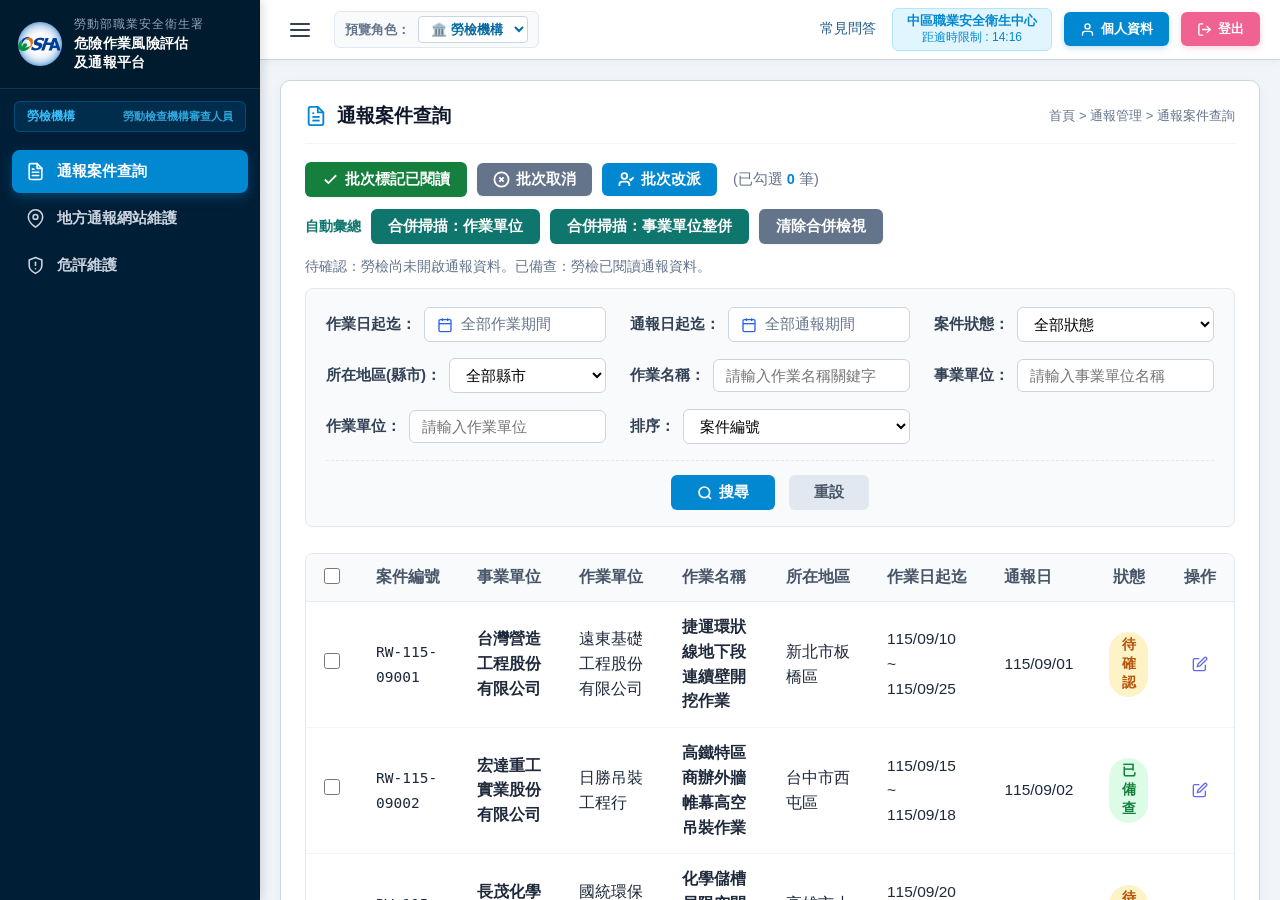
==== commit b453a4d2: "更新一定規模以上工程通報與重大變更欄位" ====
--- a/dashboard.html
+++ b/dashboard.html
@@ -9,7 +9,7 @@
   <link rel="stylesheet" href="css/base.css">
   <link rel="stylesheet" href="css/dashboard.css?v=20261105-layout">
   <link rel="stylesheet" href="css/components.css">
-  <link rel="stylesheet" href="css/report_flow.css?v=20261119-toira-eligibility">
+  <link rel="stylesheet" href="css/report_flow.css?v=20261126-construction-report">
 </head>
 <body class="dashboard-page">
 
@@ -152,14 +152,14 @@
   <script src="js/components/calendar_picker.js"></script>
   <script src="js/components/dialog.js?v=20261106-flow-audit"></script>
   <script src="js/modules/auth.js"></script>
-  <script src="js/modules/case_search.js?v=20261106-flow-audit"></script>
+  <script src="js/modules/case_search.js?v=20261126-construction-report"></script>
   <script src="js/modules/system_admin.js"></script>
-  <script src="js/modules/report_document.js?v=20261106-flow-audit"></script>
+  <script src="js/modules/report_document.js?v=20261126-construction-report"></script>
   <script src="js/modules/dangerous_report.js?v=20261106-flow-audit"></script>
   <script src="js/modules/case_completion.js?v=20261106-flow-audit"></script>
   <script src="js/data/toira_work_catalog.js"></script>
   <script src="js/modules/risk_assessment.js?v=20261119-toira-eligibility"></script>
-  <script src="js/modules/construction_report.js?v=20261106-flow-audit"></script>
+  <script src="js/modules/construction_report.js?v=20261126-construction-report"></script>
   <script src="js/modules/dashboard_views.js"></script>
   <script src="js/modules/navigation.js"></script>
 </body>
--- a/css/report_flow.css
+++ b/css/report_flow.css
@@ -102,6 +102,69 @@
       color: #334155;
       cursor: pointer;
       line-height: 1.5;
+    }
+    .scale-change-details {
+      margin: 8px 0 4px;
+      padding: 12px;
+      border: 1px solid #cbd5e1;
+      border-radius: 6px;
+      background: #fff;
+    }
+    .scale-change-values:not([hidden]) {
+      display: grid;
+      grid-template-columns: repeat(auto-fit, minmax(min(100%, 140px), 1fr));
+      gap: 10px;
+    }
+    .scale-change-values label,
+    .scale-change-details > label {
+      display: block;
+      color: #334155;
+      font-size: 14px;
+      cursor: default;
+    }
+    .scale-change-values .search-input,
+    .scale-change-details textarea {
+      display: block;
+      box-sizing: border-box;
+      width: 100%;
+      min-width: 0;
+      margin-top: 4px;
+    }
+    .scale-change-details .scale-change-values {
+      margin-bottom: 10px;
+    }
+    .scale-change-summary {
+      margin-block: 8px;
+      overflow-wrap: anywhere;
+    }
+    .scale-change-note {
+      white-space: pre-wrap;
+    }
+    @media (max-width: 600px) {
+      .v-dialog-card:has(.scale-report-flow) .v-dialog-title {
+        display: block;
+        min-width: 0;
+      }
+      .v-dialog-card:has(.scale-report-flow) .v-dialog-title > span {
+        display: block;
+        margin-top: 4px;
+      }
+      .scale-report-flow .form-field-group {
+        flex-direction: column;
+        align-items: stretch !important;
+        gap: 6px;
+      }
+      .scale-report-flow .form-field-group > label {
+        width: auto !important;
+        min-width: 0 !important;
+        max-width: none !important;
+        text-align: left;
+        white-space: normal;
+      }
+      .scale-report-flow #scaleItemsChange .sub-items-container {
+        margin-left: 0;
+        padding: 12px;
+      }
     }
     .dispatch-tip {
       background: #ecfdf5;
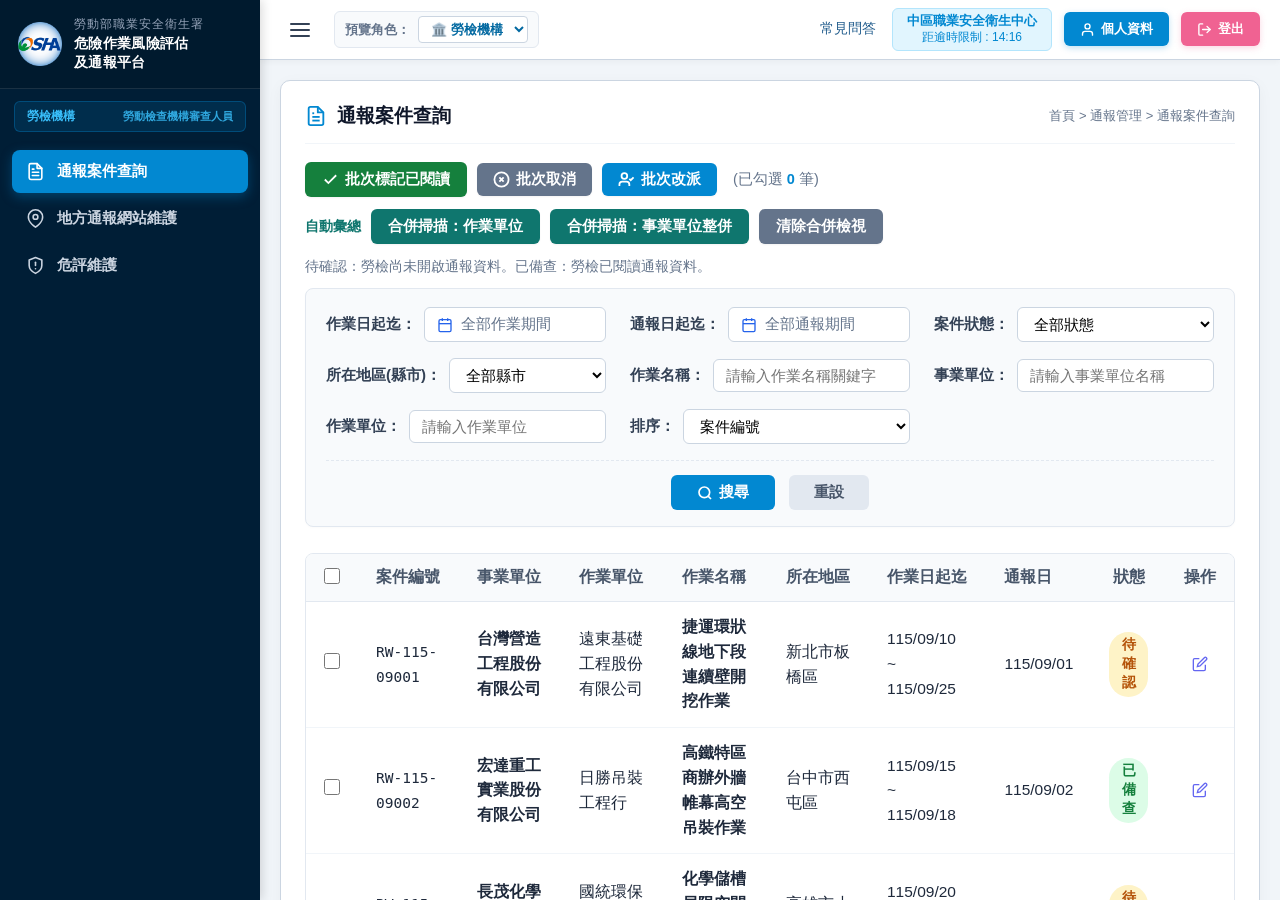
==== commit 05ebedc9: "依基地與發生日排列重大變更並支援多筆承攬商" ====
--- a/dashboard.html
+++ b/dashboard.html
@@ -9,7 +9,7 @@
   <link rel="stylesheet" href="css/base.css">
   <link rel="stylesheet" href="css/dashboard.css?v=20261105-layout">
   <link rel="stylesheet" href="css/components.css">
-  <link rel="stylesheet" href="css/report_flow.css?v=20261126-construction-report">
+  <link rel="stylesheet" href="css/report_flow.css?v=20261126-construction-history">
 </head>
 <body class="dashboard-page">
 
@@ -146,7 +146,7 @@
 
 
   <!-- 核心資料與共用模組 -->
-  <script src="js/data/geo_data.js?v=20261106-flow-audit"></script>
+  <script src="js/data/geo_data.js?v=20261126-construction-history"></script>
   <script src="js/data/portal_config.js"></script>
   <script src="js/data/menu_config.js"></script>
   <script src="js/components/calendar_picker.js"></script>
@@ -154,12 +154,12 @@
   <script src="js/modules/auth.js"></script>
   <script src="js/modules/case_search.js?v=20261126-construction-report"></script>
   <script src="js/modules/system_admin.js"></script>
-  <script src="js/modules/report_document.js?v=20261126-construction-report"></script>
-  <script src="js/modules/dangerous_report.js?v=20261106-flow-audit"></script>
-  <script src="js/modules/case_completion.js?v=20261106-flow-audit"></script>
+  <script src="js/modules/report_document.js?v=20261126-construction-history"></script>
+  <script src="js/modules/dangerous_report.js?v=20261126-construction-history"></script>
+  <script src="js/modules/case_completion.js?v=20261126-construction-history"></script>
   <script src="js/data/toira_work_catalog.js"></script>
   <script src="js/modules/risk_assessment.js?v=20261119-toira-eligibility"></script>
-  <script src="js/modules/construction_report.js?v=20261126-construction-report"></script>
+  <script src="js/modules/construction_report.js?v=20261126-construction-history"></script>
   <script src="js/modules/dashboard_views.js"></script>
   <script src="js/modules/navigation.js"></script>
 </body>
--- a/css/report_flow.css
+++ b/css/report_flow.css
@@ -139,6 +139,46 @@
     }
     .scale-change-note {
       white-space: pre-wrap;
+    }
+    .scale-report-flow .scale-form-choice,
+    .scale-report-flow .scale-contractor-control {
+      display: flex;
+      align-items: center;
+      gap: 8px;
+    }
+    .scale-contractor-control .search-input {
+      flex: 1;
+      min-width: 0;
+    }
+    .scale-add-contractor {
+      width: 36px;
+      height: 36px;
+      flex: none;
+      border: 1px solid #cbd5e1;
+      border-radius: 6px;
+      background: #e2e8f0;
+      color: #1e293b;
+      cursor: pointer;
+      font-size: 18px;
+      font-weight: 700;
+    }
+    #scaleContractorRows:not(:empty) {
+      display: flex;
+      flex-direction: column;
+      gap: 8px;
+    }
+    .scale-site-history {
+      margin-top: 12px;
+      padding: 8px 12px;
+      border-left: 3px solid #93c5fd;
+      background: #fff;
+      color: #334155;
+      font-size: 14px;
+      overflow-wrap: anywhere;
+    }
+    .scale-site-history ul {
+      margin: 4px 0 0;
+      padding-inline-start: 20px;
     }
     @media (max-width: 600px) {
       .v-dialog-card:has(.scale-report-flow) .v-dialog-title {
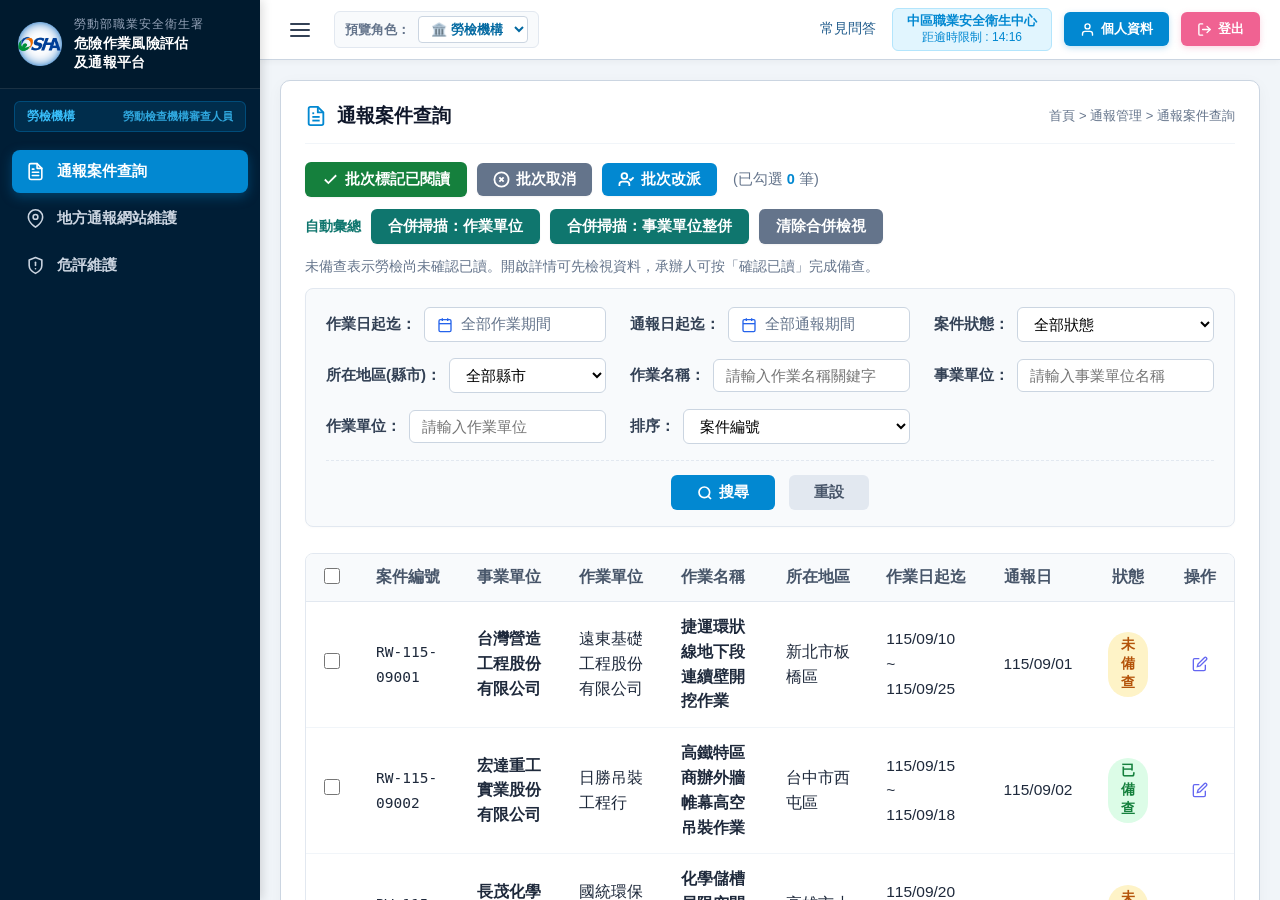
==== commit 4e6a3755: "明確確認案件已讀並同步工程彙整規則" ====
--- a/dashboard.html
+++ b/dashboard.html
@@ -4,12 +4,14 @@
   <meta charset="UTF-8">
   <meta name="viewport" content="width=device-width, initial-scale=1.0">
   <meta http-equiv="X-UA-Compatible" content="IE=edge">
-  <title>危險作業風險評估及通報平台 - 平台主頁</title>
+  <title>平台主頁｜危險作業風險評估及通報平台</title>
+  <meta property="og:site_name" content="危險作業風險評估及通報平台">
+  <meta property="og:title" content="平台主頁｜危險作業風險評估及通報平台">
   <!-- 模組化樣式引入 (解耦自大單體 CSS) -->
   <link rel="stylesheet" href="css/base.css">
   <link rel="stylesheet" href="css/dashboard.css?v=20261105-layout">
   <link rel="stylesheet" href="css/components.css">
-  <link rel="stylesheet" href="css/report_flow.css?v=20261126-construction-history">
+  <link rel="stylesheet" href="css/report_flow.css?v=20261126-construction-contact">
 </head>
 <body class="dashboard-page">
 
@@ -152,14 +154,14 @@
   <script src="js/components/calendar_picker.js"></script>
   <script src="js/components/dialog.js?v=20261106-flow-audit"></script>
   <script src="js/modules/auth.js"></script>
-  <script src="js/modules/case_search.js?v=20261126-construction-report"></script>
+  <script src="js/modules/case_search.js?v=20261128-manual-review"></script>
   <script src="js/modules/system_admin.js"></script>
-  <script src="js/modules/report_document.js?v=20261126-construction-history"></script>
-  <script src="js/modules/dangerous_report.js?v=20261126-construction-history"></script>
+  <script src="js/modules/report_document.js?v=20261126-construction-contact"></script>
+  <script src="js/modules/dangerous_report.js?v=20261128-manual-review"></script>
   <script src="js/modules/case_completion.js?v=20261126-construction-history"></script>
   <script src="js/data/toira_work_catalog.js"></script>
   <script src="js/modules/risk_assessment.js?v=20261119-toira-eligibility"></script>
-  <script src="js/modules/construction_report.js?v=20261126-construction-history"></script>
+  <script src="js/modules/construction_report.js?v=20261128-manual-review"></script>
   <script src="js/modules/dashboard_views.js"></script>
   <script src="js/modules/navigation.js"></script>
 </body>
--- a/css/report_flow.css
+++ b/css/report_flow.css
@@ -140,7 +140,6 @@
     .scale-change-note {
       white-space: pre-wrap;
     }
-    .scale-report-flow .scale-form-choice,
     .scale-report-flow .scale-contractor-control {
       display: flex;
       align-items: center;
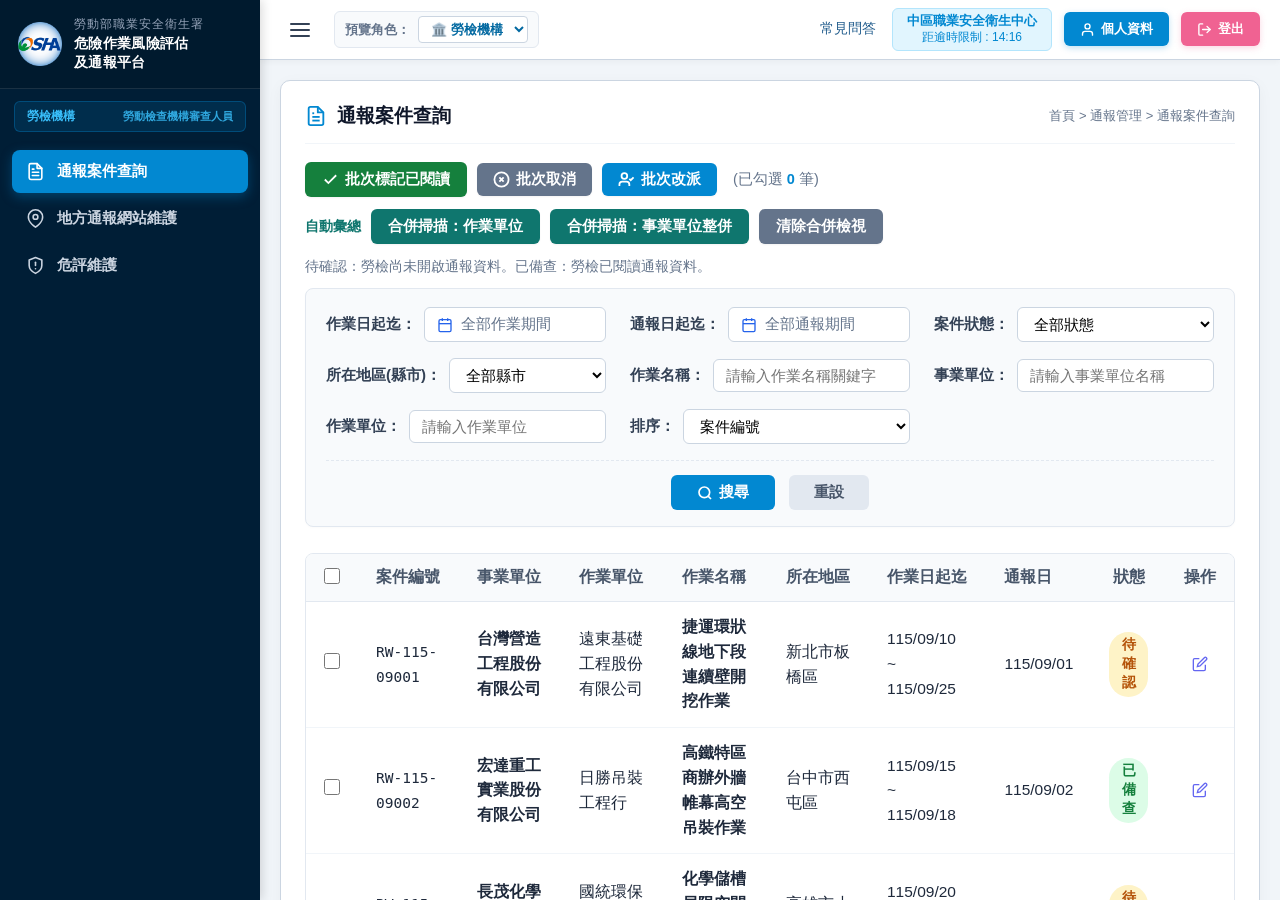
==== commit 63f7f25b: "整合一定規模以上工程通報欄位、承攬商與重大變更排序 整合 PR #7 及後續聯絡方式必填、移除規模勾選的修訂。" ====
--- a/dashboard.html
+++ b/dashboard.html
@@ -4,9 +4,7 @@
   <meta charset="UTF-8">
   <meta name="viewport" content="width=device-width, initial-scale=1.0">
   <meta http-equiv="X-UA-Compatible" content="IE=edge">
-  <title>平台主頁｜危險作業風險評估及通報平台</title>
-  <meta property="og:site_name" content="危險作業風險評估及通報平台">
-  <meta property="og:title" content="平台主頁｜危險作業風險評估及通報平台">
+  <title>危險作業風險評估及通報平台 - 平台主頁</title>
   <!-- 模組化樣式引入 (解耦自大單體 CSS) -->
   <link rel="stylesheet" href="css/base.css">
   <link rel="stylesheet" href="css/dashboard.css?v=20261105-layout">
@@ -154,14 +152,14 @@
   <script src="js/components/calendar_picker.js"></script>
   <script src="js/components/dialog.js?v=20261106-flow-audit"></script>
   <script src="js/modules/auth.js"></script>
-  <script src="js/modules/case_search.js?v=20261128-manual-review"></script>
+  <script src="js/modules/case_search.js?v=20261126-construction-report"></script>
   <script src="js/modules/system_admin.js"></script>
   <script src="js/modules/report_document.js?v=20261126-construction-contact"></script>
-  <script src="js/modules/dangerous_report.js?v=20261128-manual-review"></script>
+  <script src="js/modules/dangerous_report.js?v=20261126-construction-history"></script>
   <script src="js/modules/case_completion.js?v=20261126-construction-history"></script>
   <script src="js/data/toira_work_catalog.js"></script>
   <script src="js/modules/risk_assessment.js?v=20261119-toira-eligibility"></script>
-  <script src="js/modules/construction_report.js?v=20261128-manual-review"></script>
+  <script src="js/modules/construction_report.js?v=20261126-construction-contact"></script>
   <script src="js/modules/dashboard_views.js"></script>
   <script src="js/modules/navigation.js"></script>
 </body>
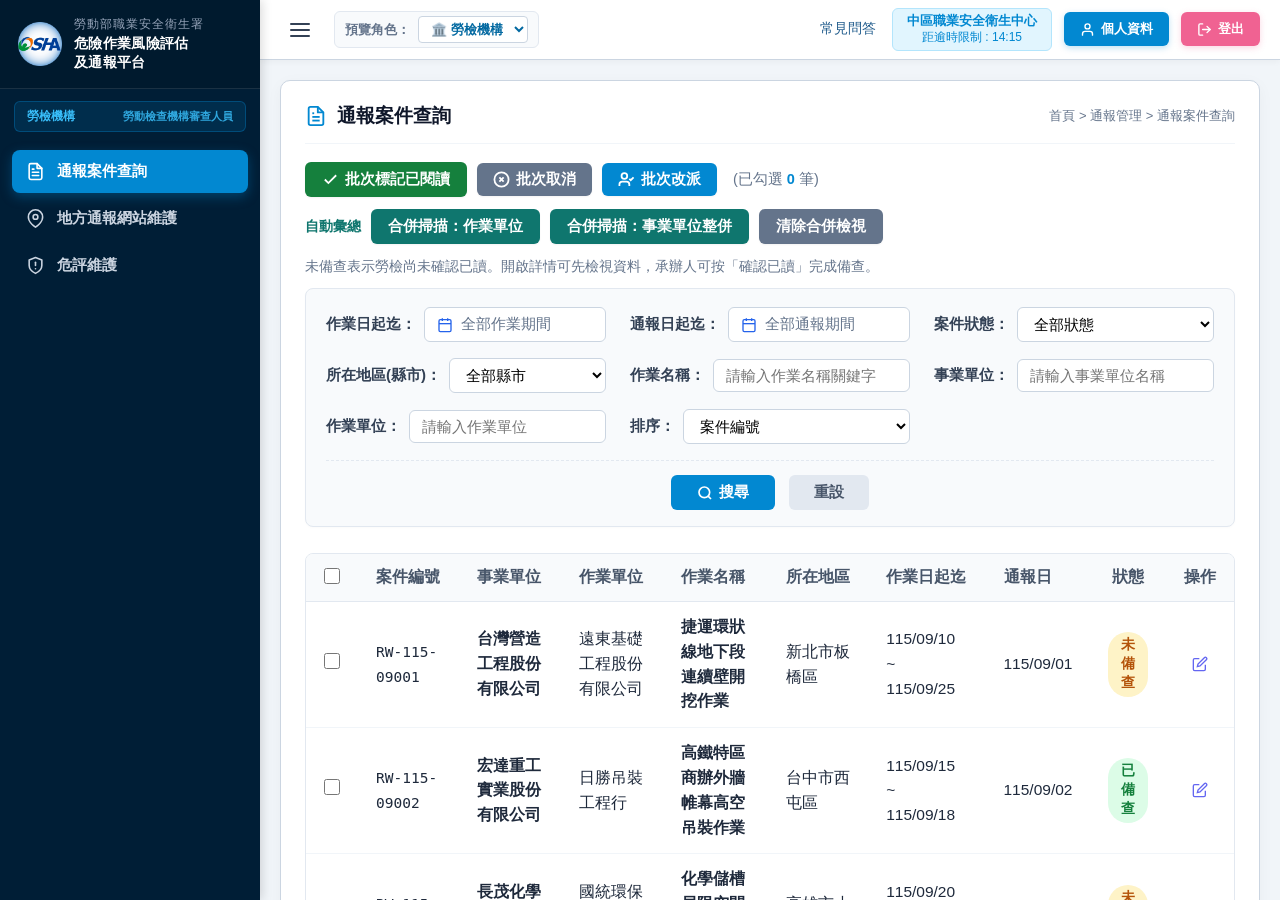
==== commit 27e024f9: "統一通報平台標題、案件已讀確認與工程彙整規則 整合 11 月 28 日平台修訂及後續驗收交付文件。" ====
--- a/dashboard.html
+++ b/dashboard.html
@@ -4,7 +4,9 @@
   <meta charset="UTF-8">
   <meta name="viewport" content="width=device-width, initial-scale=1.0">
   <meta http-equiv="X-UA-Compatible" content="IE=edge">
-  <title>危險作業風險評估及通報平台 - 平台主頁</title>
+  <title>平台主頁｜危險作業風險評估及通報平台</title>
+  <meta property="og:site_name" content="危險作業風險評估及通報平台">
+  <meta property="og:title" content="平台主頁｜危險作業風險評估及通報平台">
   <!-- 模組化樣式引入 (解耦自大單體 CSS) -->
   <link rel="stylesheet" href="css/base.css">
   <link rel="stylesheet" href="css/dashboard.css?v=20261105-layout">
@@ -152,14 +154,14 @@
   <script src="js/components/calendar_picker.js"></script>
   <script src="js/components/dialog.js?v=20261106-flow-audit"></script>
   <script src="js/modules/auth.js"></script>
-  <script src="js/modules/case_search.js?v=20261126-construction-report"></script>
+  <script src="js/modules/case_search.js?v=20261128-manual-review"></script>
   <script src="js/modules/system_admin.js"></script>
   <script src="js/modules/report_document.js?v=20261126-construction-contact"></script>
-  <script src="js/modules/dangerous_report.js?v=20261126-construction-history"></script>
+  <script src="js/modules/dangerous_report.js?v=20261128-manual-review"></script>
   <script src="js/modules/case_completion.js?v=20261126-construction-history"></script>
   <script src="js/data/toira_work_catalog.js"></script>
   <script src="js/modules/risk_assessment.js?v=20261119-toira-eligibility"></script>
-  <script src="js/modules/construction_report.js?v=20261126-construction-contact"></script>
+  <script src="js/modules/construction_report.js?v=20261128-manual-review"></script>
   <script src="js/modules/dashboard_views.js"></script>
   <script src="js/modules/navigation.js"></script>
 </body>
